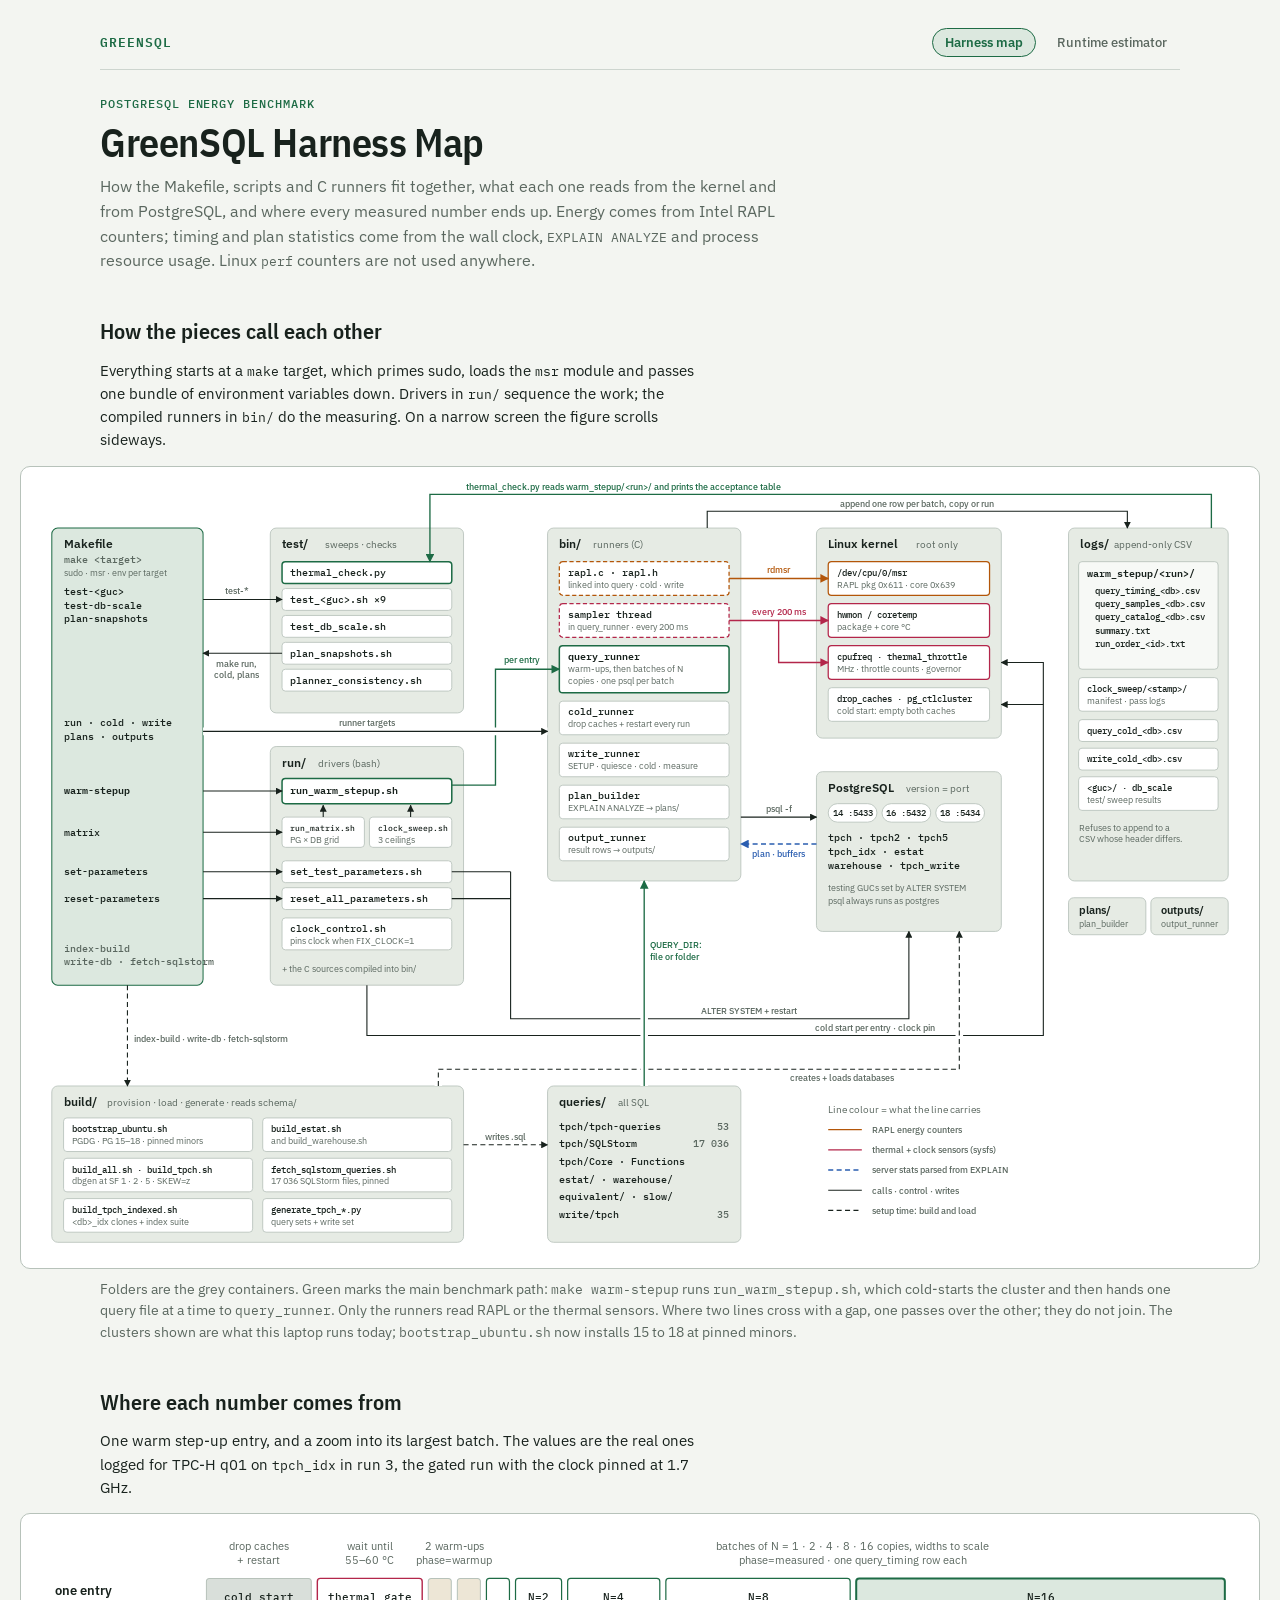
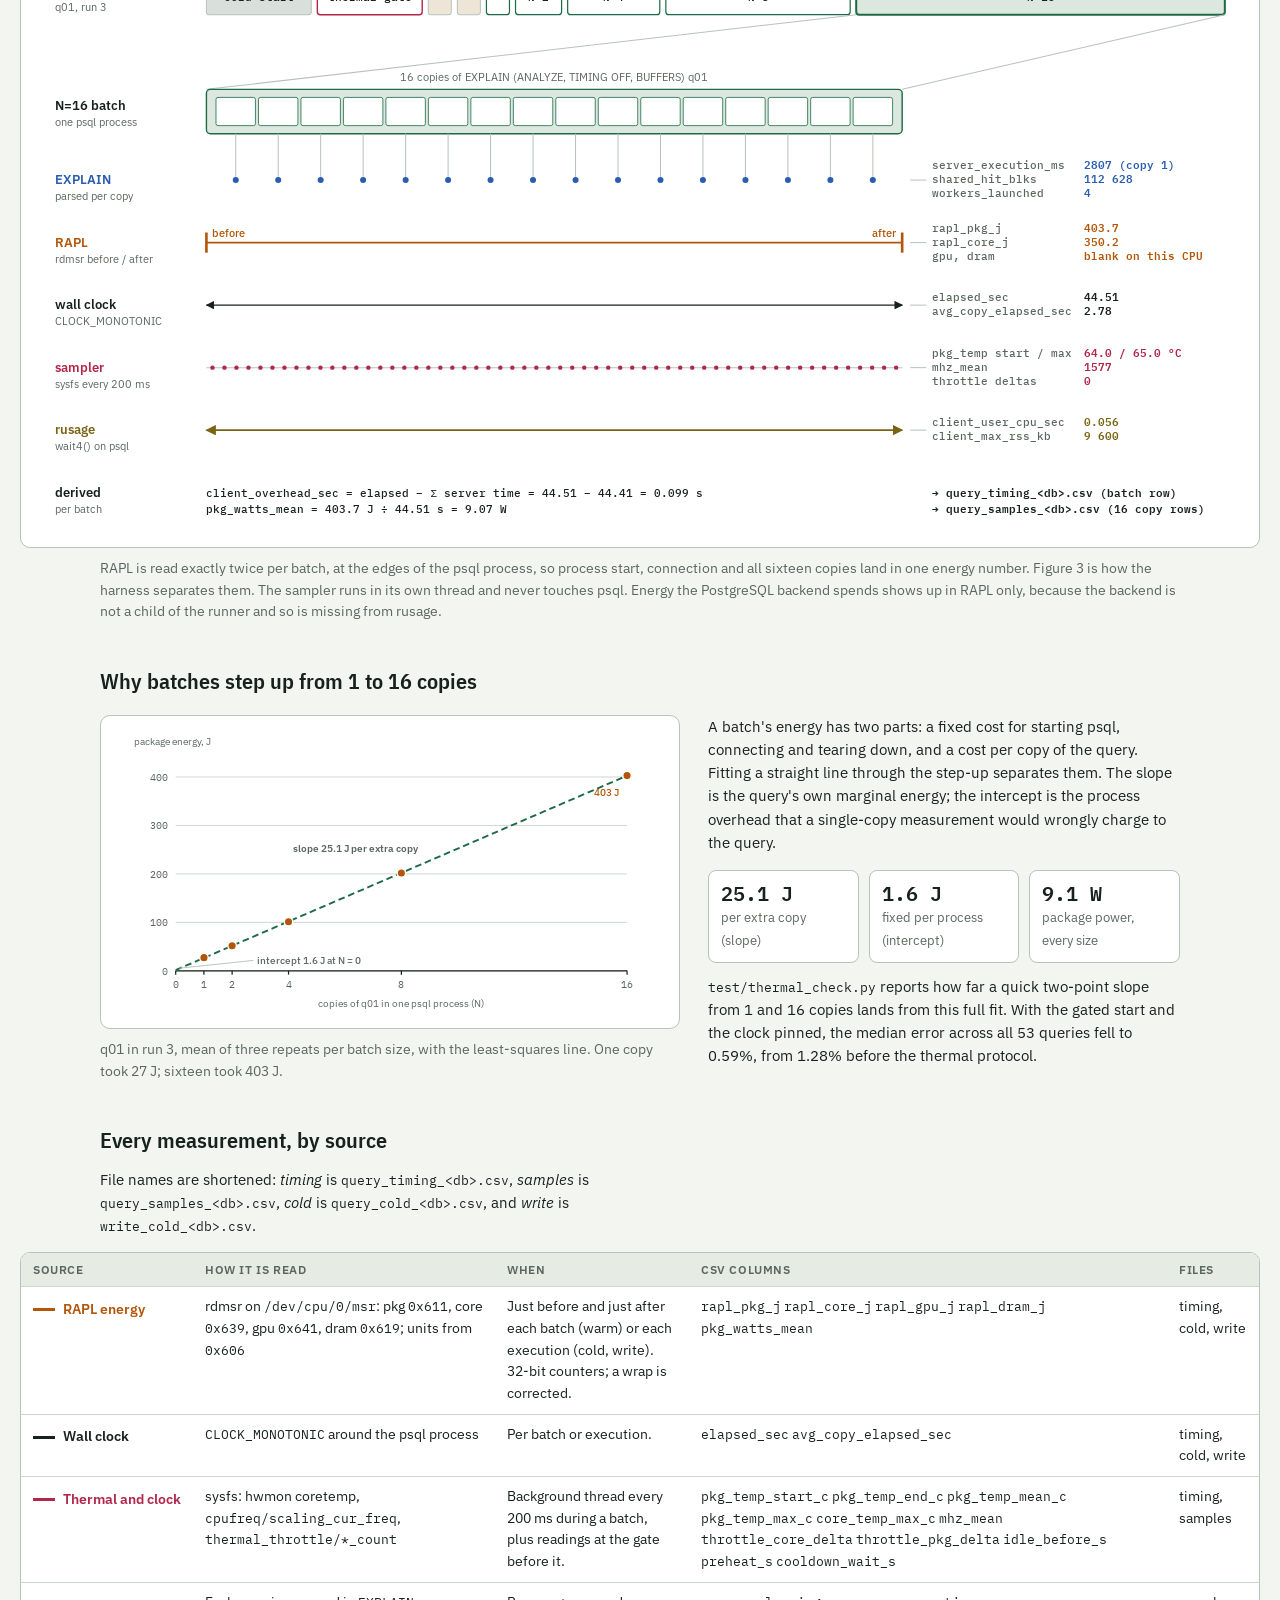
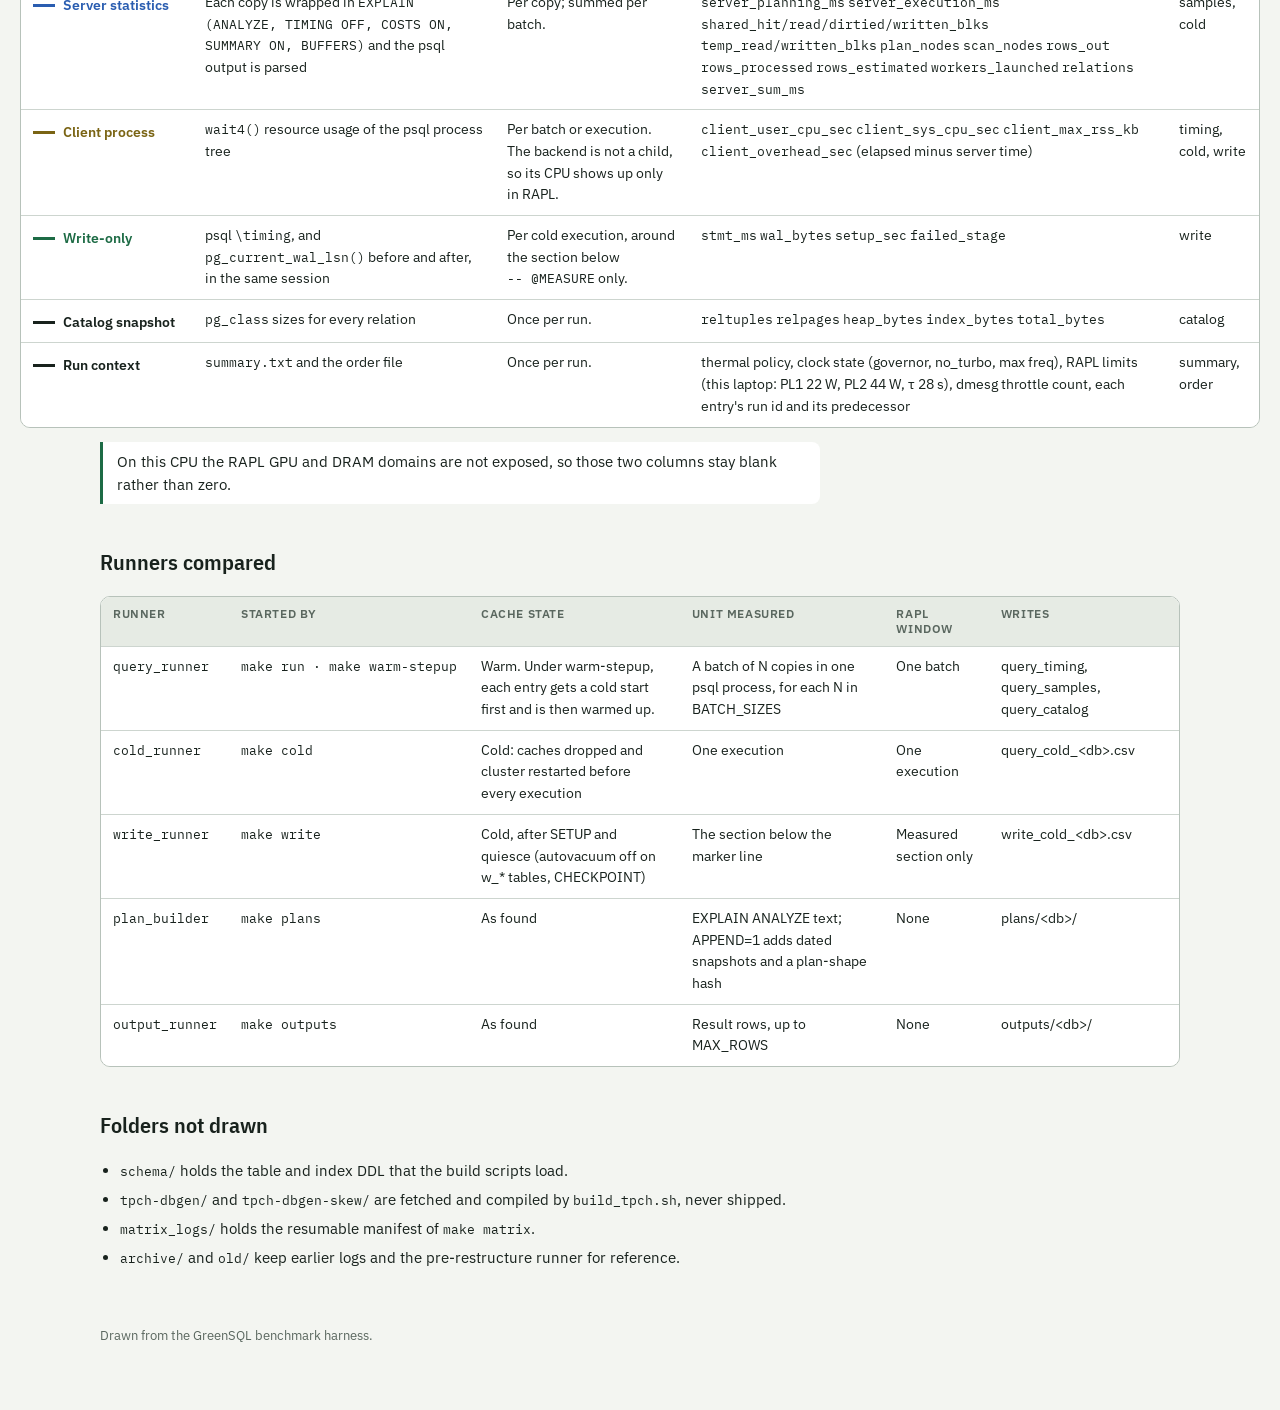
==== index.html @ b6725527 "init pages" ====
<!doctype html>
<html lang="en">
<head>
<meta charset="utf-8">
<meta name="viewport" content="width=device-width,initial-scale=1,viewport-fit=cover">
<title>GreenSQL Harness Map</title>
<meta name="description" content="How the GreenSQL PostgreSQL energy benchmark fits together: Makefile targets, shell drivers and C runners, what each reads from the kernel and from PostgreSQL, and where every measured number ends up.">
<meta name="color-scheme" content="light dark">
<meta property="og:type" content="website">
<meta property="og:site_name" content="GreenSQL">
<meta property="og:title" content="GreenSQL Harness Map">
<meta property="og:description" content="How the GreenSQL PostgreSQL energy benchmark fits together: Makefile targets, shell drivers and C runners, what each reads from the kernel and from PostgreSQL, and where every measured number ends up.">
<meta property="og:url" content="https://greensql-ruc.github.io/">
<meta name="twitter:card" content="summary">
<link rel="canonical" href="https://greensql-ruc.github.io/">
<link rel="icon" href="data:image/svg+xml,%3Csvg xmlns='http://www.w3.org/2000/svg' viewBox='0 0 16 16'%3E%3Crect width='16' height='16' rx='3' fill='%231D6B45'/%3E%3Cpath d='M4 11.5V4.5h1.6l2.4 4.2 2.4-4.2H12v7h-1.5V7.2L8.4 10.8h-.8L5.5 7.2v4.3z' fill='%23fff'/%3E%3C/svg%3E">
<link rel="preconnect" href="https://fonts.googleapis.com">
<link rel="preconnect" href="https://fonts.gstatic.com" crossorigin>
<link rel="stylesheet" href="https://fonts.googleapis.com/css2?family=IBM+Plex+Mono:wght@400;500;600&family=IBM+Plex+Sans+Condensed:wght@600&family=IBM+Plex+Sans:wght@400;500;600&display=swap">
<link rel="stylesheet" href="assets/site.css">
<style>
figure{margin:0;display:grid;gap:10px}
.scroll{overflow-x:auto;border:1px solid var(--line);border-radius:10px;background:var(--panel);padding:14px}
.fig-svg{display:block;width:100%;height:auto}
.fig-map{min-width:1120px}
.fig-batch{min-width:900px}
.fig-slope{max-width:580px}
.intro{display:grid;gap:8px}
section > .wide{width:100%}
figcaption{color:var(--muted);font-size:14px;max-width:80ch}
.two{display:grid;grid-template-columns:minmax(0,580px) minmax(0,1fr);gap:28px;align-items:start}
@media (max-width:860px){.two{grid-template-columns:1fr}}
.stats{display:grid;grid-template-columns:repeat(auto-fit,minmax(150px,1fr));gap:10px;margin-top:4px}
.stat{border:1px solid var(--line);border-radius:8px;padding:10px 12px;background:var(--panel)}
.stat b{display:block;font:600 20px/1.2 "IBM Plex Mono",monospace;font-variant-numeric:tabular-nums}
.stat span{color:var(--muted);font-size:13px}
table{border-collapse:collapse;width:100%;font-size:14px;background:var(--panel)}
.tbl{overflow-x:auto;border:1px solid var(--line);border-radius:10px}
th,td{text-align:left;vertical-align:top;padding:9px 12px;border-bottom:1px solid var(--faint)}
th{font:600 12px/1.3 "IBM Plex Sans",sans-serif;letter-spacing:.05em;text-transform:uppercase;color:var(--muted);background:var(--folder)}
tr:last-child td{border-bottom:0}
td code{font-size:12.5px;white-space:nowrap}
td code.wrapok{white-space:normal}
td .cols code{white-space:normal}
.src{display:inline-flex;align-items:center;gap:8px;font-weight:600;white-space:nowrap}
.sw{width:22px;height:0;border-top:3px solid currentColor;display:inline-block}
.c-energy{color:var(--energy)} .c-thermal{color:var(--thermal)} .c-server{color:var(--server)}
.c-client{color:var(--client)} .c-ink{color:var(--ink)} .c-accent{color:var(--accent)}
ul.plain{margin:0;padding-left:20px;display:grid;gap:6px;max-width:80ch}
.note{border-left:3px solid var(--accent);padding:8px 14px;background:var(--panel);border-radius:0 8px 8px 0;max-width:80ch}

/* ---- SVG ---- */
.fig-svg text{fill:var(--ink)}
.folder{fill:var(--folder);stroke:var(--line);stroke-width:1}
.entry{fill:var(--entry);stroke:var(--accent);stroke-width:1.2}
.sub{fill:var(--sub);stroke:var(--line)}
.item{fill:var(--panel);stroke:var(--line);stroke-width:1}
.item-accent{fill:var(--panel);stroke:var(--accent);stroke-width:1.8}
.item-energy{fill:var(--panel);stroke:var(--energy);stroke-width:1.5;stroke-dasharray:5 3}
.item-thermal{fill:var(--panel);stroke:var(--thermal);stroke-width:1.5;stroke-dasharray:5 3}
.item-energy-solid{fill:var(--panel);stroke:var(--energy);stroke-width:1.5}
.item-thermal-solid{fill:var(--panel);stroke:var(--thermal);stroke-width:1.5}
.pill{fill:var(--panel);stroke:var(--line)}
.t-h{font:600 14px "IBM Plex Sans",sans-serif}
.t-h13{font:600 13px "IBM Plex Sans",sans-serif}
.fig-svg .t-hs{font:400 11.5px "IBM Plex Sans",sans-serif;fill:var(--muted)}
.t-m{font:500 11.5px "IBM Plex Mono",ui-monospace,monospace}
.t-m10{font:500 10.5px "IBM Plex Mono",ui-monospace,monospace}
.t-m9{font:500 9.5px "IBM Plex Mono",ui-monospace,monospace}
.fig-svg .t-s{font:400 10.5px "IBM Plex Sans",sans-serif;fill:var(--muted)}
.fig-svg .t-l{font:500 11px "IBM Plex Sans",sans-serif;fill:var(--muted)}
.fig-svg .t-tick{font:400 11px "IBM Plex Mono",monospace;fill:var(--muted)}
.fig-svg .t-muted{fill:var(--muted)}
.fig-svg .t-strong{font-weight:600}
.fig-svg .t-accent{fill:var(--accent)} .fig-svg .t-energy{fill:var(--energy)} .fig-svg .t-thermal{fill:var(--thermal)}
.fig-svg .t-server{fill:var(--server)} .fig-svg .t-client{fill:var(--client)} .fig-svg .t-ink{fill:var(--ink)}
.ln{fill:none;stroke:var(--ink);stroke-width:1.3}
.ln.accent{stroke:var(--accent);stroke-width:1.6}
.ln.energy{stroke:var(--energy);stroke-width:1.6}
.ln.thermal{stroke:var(--thermal);stroke-width:1.6}
.ln.server{stroke:var(--server);stroke-width:1.6}
.ln.client{stroke:var(--client);stroke-width:1.6}
.ln.dash{stroke-dasharray:6 4}
.ln.faint{stroke:var(--line);stroke-width:1}
.ln.thick{stroke-width:2.6}
.halo{fill:none;stroke:var(--panel);stroke-width:9}
.mk-ink{fill:var(--ink)} .mk-energy{fill:var(--energy)} .mk-thermal{fill:var(--thermal)}
.mk-server{fill:var(--server)} .mk-client{fill:var(--client)} .mk-accent{fill:var(--accent)}
.seg-ctl{fill:var(--seg-ctl);stroke:var(--line)}
.seg-thermal{fill:var(--panel);stroke:var(--thermal);stroke-width:1.4}
.seg-warm{fill:var(--seg-warm);stroke:var(--line)}
.seg-batch{fill:var(--panel);stroke:var(--accent);stroke-width:1.2}
.seg-batch16{fill:var(--entry);stroke:var(--accent);stroke-width:2}
.zoom{fill:var(--entry);stroke:var(--accent);stroke-width:1.4}
.copy{fill:var(--panel);stroke:var(--accent);stroke-width:.8}
.dot-thermal{fill:var(--thermal)} .dot-server{fill:var(--server)}
.grid{stroke:var(--faint);stroke-width:1}
.fit{stroke:var(--accent);stroke-width:2;stroke-dasharray:7 4;fill:none}
.pt{fill:var(--energy);stroke:var(--panel);stroke-width:1.5}
</style>
</head>
<body>

<nav class="sitenav" aria-label="Site sections">
  <span class="brand">GreenSQL</span>
  <a href="./" aria-current="page">Harness map</a>
  <a href="estimator.html">Runtime estimator</a>
</nav>

<header class="wrap">
  <div class="eyebrow">PostgreSQL energy benchmark</div>
  <h1>GreenSQL Harness Map</h1>
  <p class="lede">How the Makefile, scripts and C runners fit together, what each one reads from the kernel and from PostgreSQL, and where every measured number ends up. Energy comes from Intel RAPL counters; timing and plan statistics come from the wall clock, <code>EXPLAIN ANALYZE</code> and process resource usage. Linux <code>perf</code> counters are not used anywhere.</p>
</header>

<section>
  <div class="wrap intro">
    <h2>How the pieces call each other</h2>
    <p>Everything starts at a <code>make</code> target, which primes sudo, loads the <code>msr</code> module and passes one bundle of environment variables down. Drivers in <code>run/</code> sequence the work; the compiled runners in <code>bin/</code> do the measuring. On a narrow screen the figure scrolls sideways.</p>
  </div>
  <figure class="wide">
    <div class="scroll"><svg viewBox="0 0 1440 920" role="img" aria-label="System map of the GreenSQL harness: the Makefile drives test scripts, run drivers and C runners; runners read RAPL energy and sysfs thermal sensors from the kernel, run SQL through psql on the PostgreSQL clusters, and append CSV rows under logs, which thermal_check.py reads back." class="fig-svg fig-map">
<defs>
  <marker id="a-ink" viewBox="0 0 10 10" refX="9" refY="5" markerWidth="6.5" markerHeight="6.5" orient="auto-start-reverse"><path d="M0,0 L10,5 L0,10 z" class="mk-ink"/></marker>
  <marker id="a-energy" viewBox="0 0 10 10" refX="9" refY="5" markerWidth="6.5" markerHeight="6.5" orient="auto-start-reverse"><path d="M0,0 L10,5 L0,10 z" class="mk-energy"/></marker>
  <marker id="a-thermal" viewBox="0 0 10 10" refX="9" refY="5" markerWidth="6.5" markerHeight="6.5" orient="auto-start-reverse"><path d="M0,0 L10,5 L0,10 z" class="mk-thermal"/></marker>
  <marker id="a-server" viewBox="0 0 10 10" refX="9" refY="5" markerWidth="6.5" markerHeight="6.5" orient="auto-start-reverse"><path d="M0,0 L10,5 L0,10 z" class="mk-server"/></marker>
  <marker id="a-client" viewBox="0 0 10 10" refX="9" refY="5" markerWidth="6.5" markerHeight="6.5" orient="auto-start-reverse"><path d="M0,0 L10,5 L0,10 z" class="mk-client"/></marker>
  <marker id="a-accent" viewBox="0 0 10 10" refX="9" refY="5" markerWidth="6.5" markerHeight="6.5" orient="auto-start-reverse"><path d="M0,0 L10,5 L0,10 z" class="mk-accent"/></marker>
</defs>

<rect x="20" y="56" width="180" height="544" rx="7" class="entry"/>
<text x="34" y="80" class="t-h">Makefile</text>
<text x="34" y="97" class="t-m t-muted">make &lt;target&gt;</text>
<text x="34" y="113" class="t-s">sudo · msr · env per target</text>
<text x="34" y="136" class="t-m">test-&lt;guc&gt;</text>
<text x="34" y="152" class="t-m">test-db-scale</text>
<text x="34" y="168" class="t-m">plan-snapshots</text>
<text x="34" y="292" class="t-m">run · cold · write</text>
<text x="34" y="308" class="t-m">plans · outputs</text>
<text x="34" y="373" class="t-m t-strong">warm-stepup</text>
<text x="34" y="422" class="t-m">matrix</text>
<text x="34" y="469" class="t-m">set-parameters</text>
<text x="34" y="501" class="t-m">reset-parameters</text>
<text x="34" y="560" class="t-m t-muted">index-build</text>
<text x="34" y="576" class="t-m t-muted">write-db · fetch-sqlstorm</text>
<rect x="280" y="56" width="230" height="220" rx="7" class="folder"/>
<text x="294" y="80" class="t-h">test/</text>
<text x="345.0" y="80" class="t-hs">sweeps · checks</text>
<rect x="294" y="96" width="202" height="26" rx="4" class="item-accent"/>
<text x="304" y="113.0" class="t-m">thermal_check.py</text>
<rect x="294" y="128" width="202" height="26" rx="4" class="item"/>
<text x="304" y="145.0" class="t-m">test_&lt;guc&gt;.sh  ×9</text>
<rect x="294" y="160" width="202" height="26" rx="4" class="item"/>
<text x="304" y="177.0" class="t-m">test_db_scale.sh</text>
<rect x="294" y="192" width="202" height="26" rx="4" class="item"/>
<text x="304" y="209.0" class="t-m">plan_snapshots.sh</text>
<rect x="294" y="224" width="202" height="26" rx="4" class="item"/>
<text x="304" y="241.0" class="t-m">planner_consistency.sh</text>
<rect x="280" y="316" width="230" height="284" rx="7" class="folder"/>
<text x="294" y="340" class="t-h">run/</text>
<text x="336.4" y="340" class="t-hs">drivers (bash)</text>
<rect x="294" y="354" width="202" height="30" rx="4" class="item-accent"/>
<text x="304" y="373.0" class="t-m t-strong">run_warm_stepup.sh</text>
<rect x="294" y="400" width="98" height="36" rx="4" class="item"/>
<text x="304" y="417" class="t-m9">run_matrix.sh</text>
<text x="304" y="431" class="t-s">PG × DB grid</text>
<rect x="398" y="400" width="98" height="36" rx="4" class="item"/>
<text x="408" y="417" class="t-m9">clock_sweep.sh</text>
<text x="408" y="431" class="t-s">3 ceilings</text>
<path d="M343,400 L343,386" class="ln" marker-end="url(#a-ink)"/>
<path d="M447,400 L447,386" class="ln" marker-end="url(#a-ink)"/>
<rect x="294" y="452" width="202" height="26" rx="4" class="item"/>
<text x="304" y="469.0" class="t-m">set_test_parameters.sh</text>
<rect x="294" y="484" width="202" height="26" rx="4" class="item"/>
<text x="304" y="501.0" class="t-m">reset_all_parameters.sh</text>
<rect x="294" y="520" width="202" height="38" rx="4" class="item"/>
<text x="304" y="537" class="t-m">clock_control.sh</text>
<text x="304" y="551" class="t-s">pins clock when FIX_CLOCK=1</text>
<text x="294" y="584" class="t-s">+ the C sources compiled into bin/</text>
<rect x="610" y="56" width="230" height="420" rx="7" class="folder"/>
<text x="624" y="80" class="t-h">bin/</text>
<text x="664" y="80" class="t-hs">runners (C)</text>
<rect x="624" y="96" width="202" height="40" rx="4" class="item-energy"/>
<text x="634" y="113" class="t-m">rapl.c · rapl.h</text>
<text x="634" y="127" class="t-s">linked into query · cold · write</text>
<rect x="624" y="146" width="202" height="40" rx="4" class="item-thermal"/>
<text x="634" y="163" class="t-m">sampler thread</text>
<text x="634" y="177" class="t-s">in query_runner · every 200 ms</text>
<rect x="624" y="196" width="202" height="56" rx="4" class="item-accent"/>
<text x="634" y="213" class="t-m t-strong">query_runner</text>
<text x="634" y="227" class="t-s">warm-ups, then batches of N</text>
<text x="634" y="241" class="t-s">copies · one psql per batch</text>
<rect x="624" y="262" width="202" height="40" rx="4" class="item"/>
<text x="634" y="279" class="t-m">cold_runner</text>
<text x="634" y="293" class="t-s">drop caches + restart every run</text>
<rect x="624" y="312" width="202" height="40" rx="4" class="item"/>
<text x="634" y="329" class="t-m">write_runner</text>
<text x="634" y="343" class="t-s">SETUP · quiesce · cold · measure</text>
<rect x="624" y="362" width="202" height="40" rx="4" class="item"/>
<text x="634" y="379" class="t-m">plan_builder</text>
<text x="634" y="393" class="t-s">EXPLAIN ANALYZE → plans/</text>
<rect x="624" y="412" width="202" height="40" rx="4" class="item"/>
<text x="634" y="429" class="t-m">output_runner</text>
<text x="634" y="443" class="t-s">result rows → outputs/</text>
<rect x="930" y="56" width="220" height="250" rx="7" class="folder"/>
<text x="944" y="80" class="t-h">Linux kernel</text>
<text x="1048" y="80" class="t-hs">root only</text>
<rect x="944" y="96" width="192" height="40" rx="4" class="item-energy-solid"/>
<text x="954" y="113" class="t-m10">/dev/cpu/0/msr</text>
<text x="954" y="127" class="t-s">RAPL pkg 0x611 · core 0x639</text>
<rect x="944" y="146" width="192" height="40" rx="4" class="item-thermal-solid"/>
<text x="954" y="163" class="t-m10">hwmon / coretemp</text>
<text x="954" y="177" class="t-s">package + core °C</text>
<rect x="944" y="196" width="192" height="40" rx="4" class="item-thermal-solid"/>
<text x="954" y="213" class="t-m10">cpufreq · thermal_throttle</text>
<text x="954" y="227" class="t-s">MHz · throttle counts · governor</text>
<rect x="944" y="246" width="192" height="40" rx="4" class="item"/>
<text x="954" y="263" class="t-m10">drop_caches · pg_ctlcluster</text>
<text x="954" y="277" class="t-s">cold start: empty both caches</text>
<rect x="930" y="346" width="220" height="190" rx="7" class="folder"/>
<text x="944" y="370" class="t-h">PostgreSQL</text>
<text x="1036" y="370" class="t-hs">version = port</text>
<rect x="944" y="384" width="58" height="22" rx="11" class="pill"/>
<text x="973" y="399" class="t-m10" text-anchor="middle">14 :5433</text>
<rect x="1008" y="384" width="58" height="22" rx="11" class="pill"/>
<text x="1037" y="399" class="t-m10" text-anchor="middle">16 :5432</text>
<rect x="1072" y="384" width="58" height="22" rx="11" class="pill"/>
<text x="1101" y="399" class="t-m10" text-anchor="middle">18 :5434</text>
<text x="944" y="428" class="t-m">tpch · tpch2 · tpch5</text>
<text x="944" y="445" class="t-m">tpch_idx · estat</text>
<text x="944" y="462" class="t-m">warehouse · tpch_write</text>
<text x="944" y="488" class="t-s">testing GUCs set by ALTER SYSTEM</text>
<text x="944" y="504" class="t-s">psql always runs as postgres</text>
<rect x="1230" y="56" width="190" height="420" rx="7" class="folder"/>
<text x="1244" y="80" class="t-h">logs/</text>
<text x="1284" y="80" class="t-hs">append-only CSV</text>
<rect x="1242" y="96" width="166" height="128" rx="4" class="sub"/>
<text x="1252" y="114" class="t-m t-strong">warm_stepup/&lt;run&gt;/</text>
<text x="1262" y="134" class="t-m10">query_timing_&lt;db&gt;.csv</text>
<text x="1262" y="150" class="t-m10">query_samples_&lt;db&gt;.csv</text>
<text x="1262" y="166" class="t-m10">query_catalog_&lt;db&gt;.csv</text>
<text x="1262" y="182" class="t-m10">summary.txt</text>
<text x="1262" y="198" class="t-m10">run_order_&lt;id&gt;.txt</text>
<rect x="1242" y="234" width="166" height="40" rx="4" class="item"/>
<text x="1252" y="251" class="t-m10">clock_sweep/&lt;stamp&gt;/</text>
<text x="1252" y="265" class="t-s">manifest · pass logs</text>
<rect x="1242" y="284" width="166" height="26" rx="4" class="item"/>
<text x="1252" y="301.0" class="t-m10">query_cold_&lt;db&gt;.csv</text>
<rect x="1242" y="318" width="166" height="26" rx="4" class="item"/>
<text x="1252" y="335.0" class="t-m10">write_cold_&lt;db&gt;.csv</text>
<rect x="1242" y="352" width="166" height="40" rx="4" class="item"/>
<text x="1252" y="369" class="t-m10">&lt;guc&gt;/ · db_scale</text>
<text x="1252" y="383" class="t-s">test/ sweep results</text>
<text x="1242" y="416" class="t-s">Refuses to append to a</text>
<text x="1242" y="430" class="t-s">CSV whose header differs.</text>
<rect x="1230" y="496" width="92" height="44" rx="6" class="folder"/>
<text x="1242" y="515" class="t-h13">plans/</text>
<text x="1242" y="531" class="t-s">plan_builder</text>
<rect x="1328" y="496" width="92" height="44" rx="6" class="folder"/>
<text x="1340" y="515" class="t-h13">outputs/</text>
<text x="1340" y="531" class="t-s">output_runner</text>
<rect x="20" y="720" width="490" height="186" rx="7" class="folder"/>
<text x="34" y="744" class="t-h">build/</text>
<text x="86" y="744" class="t-hs">provision · load · generate · reads schema/</text>
<rect x="34" y="758" width="225" height="40" rx="4" class="item"/>
<text x="44" y="775" class="t-m10">bootstrap_ubuntu.sh</text>
<text x="44" y="789" class="t-s">PGDG · PG 15–18 · pinned minors</text>
<rect x="34" y="806" width="225" height="40" rx="4" class="item"/>
<text x="44" y="823" class="t-m10">build_all.sh · build_tpch.sh</text>
<text x="44" y="837" class="t-s">dbgen at SF 1 · 2 · 5 · SKEW=z</text>
<rect x="34" y="854" width="225" height="40" rx="4" class="item"/>
<text x="44" y="871" class="t-m10">build_tpch_indexed.sh</text>
<text x="44" y="885" class="t-s">&lt;db&gt;_idx clones + index suite</text>
<rect x="271" y="758" width="225" height="40" rx="4" class="item"/>
<text x="281" y="775" class="t-m10">build_estat.sh</text>
<text x="281" y="789" class="t-s">and build_warehouse.sh</text>
<rect x="271" y="806" width="225" height="40" rx="4" class="item"/>
<text x="281" y="823" class="t-m10">fetch_sqlstorm_queries.sh</text>
<text x="281" y="837" class="t-s">17 036 SQLStorm files, pinned</text>
<rect x="271" y="854" width="225" height="40" rx="4" class="item"/>
<text x="281" y="871" class="t-m10">generate_tpch_*.py</text>
<text x="281" y="885" class="t-s">query sets + write set</text>
<rect x="610" y="720" width="230" height="186" rx="7" class="folder"/>
<text x="624" y="744" class="t-h">queries/</text>
<text x="694" y="744" class="t-hs">all SQL</text>
<text x="624" y="772" class="t-m">tpch/tpch-queries</text>
<text x="826" y="772" class="t-m t-muted" text-anchor="end">53</text>
<text x="624" y="793" class="t-m">tpch/SQLStorm</text>
<text x="826" y="793" class="t-m t-muted" text-anchor="end">17 036</text>
<text x="624" y="814" class="t-m">tpch/Core · Functions</text>
<text x="624" y="835" class="t-m">estat/ · warehouse/</text>
<text x="624" y="856" class="t-m">equivalent/ · slow/</text>
<text x="624" y="877" class="t-m">write/tpch</text>
<text x="826" y="877" class="t-m t-muted" text-anchor="end">35</text>
<text x="944" y="752" class="t-hs">Line colour = what the line carries</text>
<path d="M944,772 L984,772" class="ln energy"/>
<text x="996" y="776" class="t-l">RAPL energy counters</text>
<path d="M944,796 L984,796" class="ln thermal"/>
<text x="996" y="800" class="t-l">thermal + clock sensors (sysfs)</text>
<path d="M944,820 L984,820" class="ln server dash"/>
<text x="996" y="824" class="t-l">server stats parsed from EXPLAIN</text>
<path d="M944,844 L984,844" class="ln"/>
<text x="996" y="848" class="t-l">calls · control · writes</text>
<path d="M944,868 L984,868" class="ln dash"/>
<text x="996" y="872" class="t-l">setup time: build and load</text>
<path d="M200,141 L294,141" class="ln" marker-end="url(#a-ink)"/>
<text x="240" y="135" class="t-l" text-anchor="middle">test-*</text>
<path d="M294,205 L200,205" class="ln" marker-end="url(#a-ink)"/>
<text x="240" y="221" class="t-l" text-anchor="middle">make run,</text>
<text x="240" y="234" class="t-l" text-anchor="middle">cold, plans</text>
<path d="M200,369 L294,369" class="ln" marker-end="url(#a-ink)"/>
<path d="M200,418 L294,418" class="ln" marker-end="url(#a-ink)"/>
<path d="M200,465 L294,465" class="ln" marker-end="url(#a-ink)"/>
<path d="M200,497 L294,497" class="ln" marker-end="url(#a-ink)"/>
<path d="M496,362 L548,362 L548,224 L624,224" class="ln accent" marker-end="url(#a-accent)"/>
<text x="580" y="217" class="t-l t-accent" text-anchor="middle">per entry</text>
<path d="M200,298 L610,298" class="halo"/>
<path d="M200,298 L610,298" class="ln" marker-end="url(#a-ink)"/>
<text x="395" y="292" class="t-l" text-anchor="middle">runner targets</text>
<path d="M826,116 L944,116" class="ln energy" marker-end="url(#a-energy)"/>
<text x="885" y="110" class="t-l t-energy" text-anchor="middle">rdmsr</text>
<path d="M826,166 L944,166" class="ln thermal" marker-end="url(#a-thermal)"/>
<path d="M885,166 L885,216 L944,216" class="ln thermal" marker-end="url(#a-thermal)"/>
<text x="885" y="160" class="t-l t-thermal" text-anchor="middle">every 200 ms</text>
<path d="M840,400 L930,400" class="ln" marker-end="url(#a-ink)"/>
<text x="885" y="394" class="t-l" text-anchor="middle">psql -f</text>
<path d="M930,432 L840,432" class="ln server dash" marker-end="url(#a-server)"/>
<text x="885" y="448" class="t-l t-server" text-anchor="middle">plan · buffers</text>
<path d="M800,56 L800,36 L1300,36 L1300,56" class="ln" marker-end="url(#a-ink)"/>
<text x="1050" y="31" class="t-l" text-anchor="middle">append one row per batch, copy or run</text>
<path d="M1400,56 L1400,16 L470,16 L470,96" class="ln accent" marker-end="url(#a-accent)"/>
<text x="700" y="11" class="t-l t-accent" text-anchor="middle">thermal_check.py reads warm_stepup/&lt;run&gt;/ and prints the acceptance table</text>
<path d="M496,465 L566,465" class="ln"/>
<path d="M496,497 L566,497" class="ln"/>
<path d="M566,465 L566,640 L1040,640 L1040,536" class="ln" marker-end="url(#a-ink)"/>
<text x="850" y="634" class="t-l" text-anchor="middle">ALTER SYSTEM + restart</text>
<path d="M395,600 L395,660 L1200,660 L1200,216 L1150,216" class="ln" marker-end="url(#a-ink)"/>
<path d="M1200,266 L1150,266" class="ln" marker-end="url(#a-ink)"/>
<text x="1000" y="654" class="t-l" text-anchor="middle">cold start per entry · clock pin</text>
<path d="M110,600 L110,720" class="ln dash" marker-end="url(#a-ink)"/>
<text x="118" y="668" class="t-l">index-build · write-db · fetch-sqlstorm</text>
<path d="M510,790 L610,790" class="ln dash" marker-end="url(#a-ink)"/>
<text x="560" y="784" class="t-l" text-anchor="middle">writes .sql</text>
<path d="M480,720 L480,700 L1100,700 L1100,536" class="halo"/>
<path d="M480,720 L480,700 L1100,700 L1100,536" class="ln dash" marker-end="url(#a-ink)"/>
<text x="960" y="714" class="t-l" text-anchor="middle">creates + loads databases</text>
<path d="M725,720 L725,476" class="halo"/>
<path d="M725,720 L725,476" class="ln accent" marker-end="url(#a-accent)"/>
<text x="732" y="556" class="t-l t-accent">QUERY_DIR:</text>
<text x="732" y="570" class="t-l t-accent">file or folder</text></svg></div>
    <figcaption class="wrap">Folders are the grey containers. Green marks the main benchmark path: <code>make warm-stepup</code> runs <code>run_warm_stepup.sh</code>, which cold-starts the cluster and then hands one query file at a time to <code>query_runner</code>. Only the runners read RAPL or the thermal sensors. Where two lines cross with a gap, one passes over the other; they do not join. The clusters shown are what this laptop runs today; <code>bootstrap_ubuntu.sh</code> now installs 15 to 18 at pinned minors.</figcaption>
  </figure>
</section>

<section>
  <div class="wrap intro">
    <h2>Where each number comes from</h2>
    <p>One warm step-up entry, and a zoom into its largest batch. The values are the real ones logged for TPC-H q01 on <code>tpch_idx</code> in run 3, the gated run with the clock pinned at 1.7 GHz.</p>
  </div>
  <figure class="wide">
    <div class="scroll"><svg viewBox="0 0 1200 600" role="img" aria-label="Timeline of one warm step-up entry (cold start, thermal gate, two warm-ups, batches of 1 to 16 copies) and a zoom into the 16-copy batch showing when RAPL, the wall clock, the 200 ms sensor sampler, per-copy EXPLAIN parsing and rusage are read, with the values logged for q01 in run 3." class="fig-svg fig-batch">
<defs>
  <marker id="a-ink" viewBox="0 0 10 10" refX="9" refY="5" markerWidth="6.5" markerHeight="6.5" orient="auto-start-reverse"><path d="M0,0 L10,5 L0,10 z" class="mk-ink"/></marker>
  <marker id="a-energy" viewBox="0 0 10 10" refX="9" refY="5" markerWidth="6.5" markerHeight="6.5" orient="auto-start-reverse"><path d="M0,0 L10,5 L0,10 z" class="mk-energy"/></marker>
  <marker id="a-thermal" viewBox="0 0 10 10" refX="9" refY="5" markerWidth="6.5" markerHeight="6.5" orient="auto-start-reverse"><path d="M0,0 L10,5 L0,10 z" class="mk-thermal"/></marker>
  <marker id="a-server" viewBox="0 0 10 10" refX="9" refY="5" markerWidth="6.5" markerHeight="6.5" orient="auto-start-reverse"><path d="M0,0 L10,5 L0,10 z" class="mk-server"/></marker>
  <marker id="a-client" viewBox="0 0 10 10" refX="9" refY="5" markerWidth="6.5" markerHeight="6.5" orient="auto-start-reverse"><path d="M0,0 L10,5 L0,10 z" class="mk-client"/></marker>
  <marker id="a-accent" viewBox="0 0 10 10" refX="9" refY="5" markerWidth="6.5" markerHeight="6.5" orient="auto-start-reverse"><path d="M0,0 L10,5 L0,10 z" class="mk-accent"/></marker>
</defs>

<text x="20" y="66" class="t-h13">one entry</text>
<text x="20" y="82" class="t-s">q01, run 3</text>
<rect x="170" y="50" width="104" height="36" rx="3" class="seg-ctl"/>
<text x="222.0" y="72" class="t-m10" text-anchor="middle">cold start</text>
<text x="222.0" y="22" class="t-s" text-anchor="middle">drop caches</text>
<text x="222.0" y="36" class="t-s" text-anchor="middle">+ restart</text>
<rect x="280" y="50" width="104" height="36" rx="3" class="seg-thermal"/>
<text x="332.0" y="72" class="t-m10" text-anchor="middle">thermal gate</text>
<text x="332.0" y="22" class="t-s" text-anchor="middle">wait until</text>
<text x="332.0" y="36" class="t-s" text-anchor="middle">55–60 °C</text>
<rect x="390" y="50" width="22.848484848484848" height="36" rx="3" class="seg-warm"/>
<rect x="418.8484848484849" y="50" width="22.848484848484848" height="36" rx="3" class="seg-warm"/>
<rect x="447.69696969696975" y="50" width="22.848484848484848" height="36" rx="3" class="seg-batch"/>
<rect x="476.5454545454546" y="50" width="45.696969696969695" height="36" rx="3" class="seg-batch"/>
<text x="499.3939393939395" y="72" class="t-m10" text-anchor="middle">N=2</text>
<rect x="528.2424242424244" y="50" width="91.39393939393939" height="36" rx="3" class="seg-batch"/>
<text x="573.9393939393941" y="72" class="t-m10" text-anchor="middle">N=4</text>
<rect x="625.6363636363637" y="50" width="182.78787878787878" height="36" rx="3" class="seg-batch"/>
<text x="717.0303030303031" y="72" class="t-m10" text-anchor="middle">N=8</text>
<rect x="814.4242424242425" y="50" width="365.57575757575756" height="36" rx="3" class="seg-batch16"/>
<text x="997.2121212121212" y="72" class="t-m10" text-anchor="middle">N=16</text>
<text x="415.8484848484849" y="22" class="t-s" text-anchor="middle">2 warm-ups</text>
<text x="415.8484848484849" y="36" class="t-s" text-anchor="middle">phase=warmup</text>
<text x="810.8484848484849" y="22" class="t-s" text-anchor="middle">batches of N = 1 · 2 · 4 · 8 · 16 copies, widths to scale</text>
<text x="810.8484848484849" y="36" class="t-s" text-anchor="middle">phase=measured · one query_timing row each</text>
<path d="M814.4242424242425,86 L170,160" class="ln faint"/>
<path d="M1180.0,86 L860,160" class="ln faint"/>
<rect x="170" y="160" width="690" height="44" rx="4" class="zoom"/>
<rect x="179.5" y="168" width="39.125" height="28" rx="2" class="copy"/>
<rect x="221.625" y="168" width="39.125" height="28" rx="2" class="copy"/>
<rect x="263.75" y="168" width="39.125" height="28" rx="2" class="copy"/>
<rect x="305.875" y="168" width="39.125" height="28" rx="2" class="copy"/>
<rect x="348.0" y="168" width="39.125" height="28" rx="2" class="copy"/>
<rect x="390.125" y="168" width="39.125" height="28" rx="2" class="copy"/>
<rect x="432.25" y="168" width="39.125" height="28" rx="2" class="copy"/>
<rect x="474.375" y="168" width="39.125" height="28" rx="2" class="copy"/>
<rect x="516.5" y="168" width="39.125" height="28" rx="2" class="copy"/>
<rect x="558.625" y="168" width="39.125" height="28" rx="2" class="copy"/>
<rect x="600.75" y="168" width="39.125" height="28" rx="2" class="copy"/>
<rect x="642.875" y="168" width="39.125" height="28" rx="2" class="copy"/>
<rect x="685.0" y="168" width="39.125" height="28" rx="2" class="copy"/>
<rect x="727.125" y="168" width="39.125" height="28" rx="2" class="copy"/>
<rect x="769.25" y="168" width="39.125" height="28" rx="2" class="copy"/>
<rect x="811.375" y="168" width="39.125" height="28" rx="2" class="copy"/>
<text x="20" y="180" class="t-h13">N=16 batch</text>
<text x="20" y="196" class="t-s">one psql process</text>
<text x="515.0" y="152" class="t-s" text-anchor="middle">16 copies of EXPLAIN (ANALYZE, TIMING OFF, BUFFERS) q01</text>
<text x="20" y="254" class="t-h13 t-server">EXPLAIN</text>
<text x="20" y="270" class="t-s">parsed per copy</text>
<path d="M199.0625,204 L199.0625,248" class="ln server faint"/>
<circle cx="199.1" cy="250" r="3" class="dot-server"/>
<path d="M241.1875,204 L241.1875,248" class="ln server faint"/>
<circle cx="241.2" cy="250" r="3" class="dot-server"/>
<path d="M283.3125,204 L283.3125,248" class="ln server faint"/>
<circle cx="283.3" cy="250" r="3" class="dot-server"/>
<path d="M325.4375,204 L325.4375,248" class="ln server faint"/>
<circle cx="325.4" cy="250" r="3" class="dot-server"/>
<path d="M367.5625,204 L367.5625,248" class="ln server faint"/>
<circle cx="367.6" cy="250" r="3" class="dot-server"/>
<path d="M409.6875,204 L409.6875,248" class="ln server faint"/>
<circle cx="409.7" cy="250" r="3" class="dot-server"/>
<path d="M451.8125,204 L451.8125,248" class="ln server faint"/>
<circle cx="451.8" cy="250" r="3" class="dot-server"/>
<path d="M493.9375,204 L493.9375,248" class="ln server faint"/>
<circle cx="493.9" cy="250" r="3" class="dot-server"/>
<path d="M536.0625,204 L536.0625,248" class="ln server faint"/>
<circle cx="536.1" cy="250" r="3" class="dot-server"/>
<path d="M578.1875,204 L578.1875,248" class="ln server faint"/>
<circle cx="578.2" cy="250" r="3" class="dot-server"/>
<path d="M620.3125,204 L620.3125,248" class="ln server faint"/>
<circle cx="620.3" cy="250" r="3" class="dot-server"/>
<path d="M662.4375,204 L662.4375,248" class="ln server faint"/>
<circle cx="662.4" cy="250" r="3" class="dot-server"/>
<path d="M704.5625,204 L704.5625,248" class="ln server faint"/>
<circle cx="704.6" cy="250" r="3" class="dot-server"/>
<path d="M746.6875,204 L746.6875,248" class="ln server faint"/>
<circle cx="746.7" cy="250" r="3" class="dot-server"/>
<path d="M788.8125,204 L788.8125,248" class="ln server faint"/>
<circle cx="788.8" cy="250" r="3" class="dot-server"/>
<path d="M830.9375,204 L830.9375,248" class="ln server faint"/>
<circle cx="830.9" cy="250" r="3" class="dot-server"/>
<path d="M868,250 L884,250" class="ln faint"/>
<text x="890" y="239" class="t-m10 t-muted">server_execution_ms</text>
<text x="1040" y="239" class="t-m10 t-strong t-server">2807  (copy 1)</text>
<text x="890" y="253" class="t-m10 t-muted">shared_hit_blks</text>
<text x="1040" y="253" class="t-m10 t-strong t-server">112 628</text>
<text x="890" y="267" class="t-m10 t-muted">workers_launched</text>
<text x="1040" y="267" class="t-m10 t-strong t-server">4</text>
<text x="20" y="316" class="t-h13 t-energy">RAPL</text>
<text x="20" y="332" class="t-s">rdmsr before / after</text>
<path d="M170,302 L170,322" class="ln energy thick"/>
<path d="M860,302 L860,322" class="ln energy thick"/>
<path d="M170,312 L860,312" class="ln energy"/>
<text x="176" y="306" class="t-l t-energy">before</text>
<text x="854" y="306" class="t-l t-energy" text-anchor="end">after</text>
<path d="M868,312 L884,312" class="ln faint"/>
<text x="890" y="301" class="t-m10 t-muted">rapl_pkg_j</text>
<text x="1040" y="301" class="t-m10 t-strong t-energy">403.7</text>
<text x="890" y="315" class="t-m10 t-muted">rapl_core_j</text>
<text x="1040" y="315" class="t-m10 t-strong t-energy">350.2</text>
<text x="890" y="329" class="t-m10 t-muted">gpu, dram</text>
<text x="1040" y="329" class="t-m10 t-strong t-energy">blank on this CPU</text>
<text x="20" y="378" class="t-h13 t-ink">wall clock</text>
<text x="20" y="394" class="t-s">CLOCK_MONOTONIC</text>
<path d="M170,374 L860,374" class="ln" marker-end="url(#a-ink)" marker-start="url(#a-ink)"/>
<path d="M868,374 L884,374" class="ln faint"/>
<text x="890" y="370" class="t-m10 t-muted">elapsed_sec</text>
<text x="1040" y="370" class="t-m10 t-strong t-ink">44.51</text>
<text x="890" y="384" class="t-m10 t-muted">avg_copy_elapsed_sec</text>
<text x="1040" y="384" class="t-m10 t-strong t-ink">2.78</text>
<text x="20" y="440" class="t-h13 t-thermal">sampler</text>
<text x="20" y="456" class="t-s">sysfs every 200 ms</text>
<path d="M170,436 L860,436" class="ln thermal faint"/>
<circle cx="176.0" cy="436" r="2.2" class="dot-thermal"/>
<circle cx="187.9" cy="436" r="2.2" class="dot-thermal"/>
<circle cx="199.8" cy="436" r="2.2" class="dot-thermal"/>
<circle cx="211.7" cy="436" r="2.2" class="dot-thermal"/>
<circle cx="223.6" cy="436" r="2.2" class="dot-thermal"/>
<circle cx="235.5" cy="436" r="2.2" class="dot-thermal"/>
<circle cx="247.4" cy="436" r="2.2" class="dot-thermal"/>
<circle cx="259.3" cy="436" r="2.2" class="dot-thermal"/>
<circle cx="271.2" cy="436" r="2.2" class="dot-thermal"/>
<circle cx="283.1" cy="436" r="2.2" class="dot-thermal"/>
<circle cx="294.9" cy="436" r="2.2" class="dot-thermal"/>
<circle cx="306.8" cy="436" r="2.2" class="dot-thermal"/>
<circle cx="318.7" cy="436" r="2.2" class="dot-thermal"/>
<circle cx="330.6" cy="436" r="2.2" class="dot-thermal"/>
<circle cx="342.5" cy="436" r="2.2" class="dot-thermal"/>
<circle cx="354.4" cy="436" r="2.2" class="dot-thermal"/>
<circle cx="366.3" cy="436" r="2.2" class="dot-thermal"/>
<circle cx="378.2" cy="436" r="2.2" class="dot-thermal"/>
<circle cx="390.1" cy="436" r="2.2" class="dot-thermal"/>
<circle cx="402.0" cy="436" r="2.2" class="dot-thermal"/>
<circle cx="413.9" cy="436" r="2.2" class="dot-thermal"/>
<circle cx="425.8" cy="436" r="2.2" class="dot-thermal"/>
<circle cx="437.7" cy="436" r="2.2" class="dot-thermal"/>
<circle cx="449.6" cy="436" r="2.2" class="dot-thermal"/>
<circle cx="461.5" cy="436" r="2.2" class="dot-thermal"/>
<circle cx="473.4" cy="436" r="2.2" class="dot-thermal"/>
<circle cx="485.3" cy="436" r="2.2" class="dot-thermal"/>
<circle cx="497.2" cy="436" r="2.2" class="dot-thermal"/>
<circle cx="509.1" cy="436" r="2.2" class="dot-thermal"/>
<circle cx="520.9" cy="436" r="2.2" class="dot-thermal"/>
<circle cx="532.8" cy="436" r="2.2" class="dot-thermal"/>
<circle cx="544.7" cy="436" r="2.2" class="dot-thermal"/>
<circle cx="556.6" cy="436" r="2.2" class="dot-thermal"/>
<circle cx="568.5" cy="436" r="2.2" class="dot-thermal"/>
<circle cx="580.4" cy="436" r="2.2" class="dot-thermal"/>
<circle cx="592.3" cy="436" r="2.2" class="dot-thermal"/>
<circle cx="604.2" cy="436" r="2.2" class="dot-thermal"/>
<circle cx="616.1" cy="436" r="2.2" class="dot-thermal"/>
<circle cx="628.0" cy="436" r="2.2" class="dot-thermal"/>
<circle cx="639.9" cy="436" r="2.2" class="dot-thermal"/>
<circle cx="651.8" cy="436" r="2.2" class="dot-thermal"/>
<circle cx="663.7" cy="436" r="2.2" class="dot-thermal"/>
<circle cx="675.6" cy="436" r="2.2" class="dot-thermal"/>
<circle cx="687.5" cy="436" r="2.2" class="dot-thermal"/>
<circle cx="699.4" cy="436" r="2.2" class="dot-thermal"/>
<circle cx="711.3" cy="436" r="2.2" class="dot-thermal"/>
<circle cx="723.2" cy="436" r="2.2" class="dot-thermal"/>
<circle cx="735.1" cy="436" r="2.2" class="dot-thermal"/>
<circle cx="746.9" cy="436" r="2.2" class="dot-thermal"/>
<circle cx="758.8" cy="436" r="2.2" class="dot-thermal"/>
<circle cx="770.7" cy="436" r="2.2" class="dot-thermal"/>
<circle cx="782.6" cy="436" r="2.2" class="dot-thermal"/>
<circle cx="794.5" cy="436" r="2.2" class="dot-thermal"/>
<circle cx="806.4" cy="436" r="2.2" class="dot-thermal"/>
<circle cx="818.3" cy="436" r="2.2" class="dot-thermal"/>
<circle cx="830.2" cy="436" r="2.2" class="dot-thermal"/>
<circle cx="842.1" cy="436" r="2.2" class="dot-thermal"/>
<circle cx="854.0" cy="436" r="2.2" class="dot-thermal"/>
<path d="M868,436 L884,436" class="ln faint"/>
<text x="890" y="425" class="t-m10 t-muted">pkg_temp start / max</text>
<text x="1040" y="425" class="t-m10 t-strong t-thermal">64.0 / 65.0 °C</text>
<text x="890" y="439" class="t-m10 t-muted">mhz_mean</text>
<text x="1040" y="439" class="t-m10 t-strong t-thermal">1577</text>
<text x="890" y="453" class="t-m10 t-muted">throttle deltas</text>
<text x="1040" y="453" class="t-m10 t-strong t-thermal">0</text>
<text x="20" y="502" class="t-h13 t-client">rusage</text>
<text x="20" y="518" class="t-s">wait4() on psql</text>
<path d="M170,498 L860,498" class="ln client" marker-end="url(#a-client)" marker-start="url(#a-client)"/>
<path d="M868,498 L884,498" class="ln faint"/>
<text x="890" y="494" class="t-m10 t-muted">client_user_cpu_sec</text>
<text x="1040" y="494" class="t-m10 t-strong t-client">0.056</text>
<text x="890" y="508" class="t-m10 t-muted">client_max_rss_kb</text>
<text x="1040" y="508" class="t-m10 t-strong t-client">9 600</text>
<text x="20" y="564" class="t-h13">derived</text>
<text x="20" y="580" class="t-s">per batch</text>
<text x="170" y="564" class="t-m10">client_overhead_sec = elapsed − Σ server time = 44.51 − 44.41 = 0.099 s</text>
<text x="170" y="580" class="t-m10">pkg_watts_mean = 403.7 J ÷ 44.51 s = 9.07 W</text>
<text x="890" y="564" class="t-m10 t-strong">→ query_timing_&lt;db&gt;.csv (batch row)</text>
<text x="890" y="580" class="t-m10 t-strong">→ query_samples_&lt;db&gt;.csv (16 copy rows)</text></svg></div>
    <figcaption class="wrap">RAPL is read exactly twice per batch, at the edges of the psql process, so process start, connection and all sixteen copies land in one energy number. Figure 3 is how the harness separates them. The sampler runs in its own thread and never touches psql. Energy the PostgreSQL backend spends shows up in RAPL only, because the backend is not a child of the runner and so is missing from rusage.</figcaption>
  </figure>
</section>

<section class="wrap">
  <h2>Why batches step up from 1 to 16 copies</h2>
  <div class="two">
    <figure>
      <div class="scroll"><svg viewBox="0 0 580 300" role="img" aria-label="Package energy of q01 in run 3 against batch size: 27 J at 1 copy up to 403 J at 16, on a straight line with slope 25.1 joules per copy and intercept 1.6 joules." class="fig-svg fig-slope">
<defs>
  <marker id="a-ink" viewBox="0 0 10 10" refX="9" refY="5" markerWidth="6.5" markerHeight="6.5" orient="auto-start-reverse"><path d="M0,0 L10,5 L0,10 z" class="mk-ink"/></marker>
  <marker id="a-energy" viewBox="0 0 10 10" refX="9" refY="5" markerWidth="6.5" markerHeight="6.5" orient="auto-start-reverse"><path d="M0,0 L10,5 L0,10 z" class="mk-energy"/></marker>
  <marker id="a-thermal" viewBox="0 0 10 10" refX="9" refY="5" markerWidth="6.5" markerHeight="6.5" orient="auto-start-reverse"><path d="M0,0 L10,5 L0,10 z" class="mk-thermal"/></marker>
  <marker id="a-server" viewBox="0 0 10 10" refX="9" refY="5" markerWidth="6.5" markerHeight="6.5" orient="auto-start-reverse"><path d="M0,0 L10,5 L0,10 z" class="mk-server"/></marker>
  <marker id="a-client" viewBox="0 0 10 10" refX="9" refY="5" markerWidth="6.5" markerHeight="6.5" orient="auto-start-reverse"><path d="M0,0 L10,5 L0,10 z" class="mk-client"/></marker>
  <marker id="a-accent" viewBox="0 0 10 10" refX="9" refY="5" markerWidth="6.5" markerHeight="6.5" orient="auto-start-reverse"><path d="M0,0 L10,5 L0,10 z" class="mk-accent"/></marker>
</defs>

<path d="M64,254.0 L540,254.0" class="grid"/>
<text x="56" y="258.0" class="t-tick" text-anchor="end">0</text>
<path d="M64,202.88888888888889 L540,202.88888888888889" class="grid"/>
<text x="56" y="206.88888888888889" class="t-tick" text-anchor="end">100</text>
<path d="M64,151.77777777777777 L540,151.77777777777777" class="grid"/>
<text x="56" y="155.77777777777777" class="t-tick" text-anchor="end">200</text>
<path d="M64,100.66666666666666 L540,100.66666666666666" class="grid"/>
<text x="56" y="104.66666666666666" class="t-tick" text-anchor="end">300</text>
<path d="M64,49.55555555555554 L540,49.55555555555554" class="grid"/>
<text x="56" y="53.55555555555554" class="t-tick" text-anchor="end">400</text>
<path d="M64.0,254 L64.0,258" class="ln"/>
<text x="64.0" y="272" class="t-tick" text-anchor="middle">0</text>
<path d="M93.75,254 L93.75,258" class="ln"/>
<text x="93.75" y="272" class="t-tick" text-anchor="middle">1</text>
<path d="M123.5,254 L123.5,258" class="ln"/>
<text x="123.5" y="272" class="t-tick" text-anchor="middle">2</text>
<path d="M183.0,254 L183.0,258" class="ln"/>
<text x="183.0" y="272" class="t-tick" text-anchor="middle">4</text>
<path d="M302.0,254 L302.0,258" class="ln"/>
<text x="302.0" y="272" class="t-tick" text-anchor="middle">8</text>
<path d="M540.0,254 L540.0,258" class="ln"/>
<text x="540.0" y="272" class="t-tick" text-anchor="middle">16</text>
<path d="M64,254 L540,254" class="ln"/>
<text x="302.0" y="292" class="t-s" text-anchor="middle">copies of q01 in one psql process (N)</text>
<text x="20" y="16" class="t-s">package energy, J</text>
<path d="M64.0,253.2035185185185 L540.0,48.176517323775386" class="fit"/>
<circle cx="93.8" cy="240.1" r="4.5" class="pt"/>
<circle cx="123.5" cy="227.6" r="4.5" class="pt"/>
<circle cx="183.0" cy="202.2" r="4.5" class="pt"/>
<circle cx="302.0" cy="150.8" r="4.5" class="pt"/>
<circle cx="540.0" cy="48.1" r="4.5" class="pt"/>
<text x="532.0" y="70.07333333333332" class="t-l t-energy" text-anchor="end">403 J</text>
<text x="319.85" y="129.00150537634408" class="t-l t-strong" text-anchor="end">slope 25.1 J per extra copy</text>
<path d="M146,243 L68.0,251.2035185185185" class="ln faint"/>
<text x="150" y="247" class="t-l t-muted">intercept 1.6 J at N = 0</text></svg></div>
      <figcaption>q01 in run 3, mean of three repeats per batch size, with the least-squares line. One copy took 27 J; sixteen took 403 J.</figcaption>
    </figure>
    <div style="display:grid;gap:12px">
      <p>A batch's energy has two parts: a fixed cost for starting psql, connecting and tearing down, and a cost per copy of the query. Fitting a straight line through the step-up separates them. The slope is the query's own marginal energy; the intercept is the process overhead that a single-copy measurement would wrongly charge to the query.</p>
      <div class="stats">
        <div class="stat"><b>25.1 J</b><span>per extra copy (slope)</span></div>
        <div class="stat"><b>1.6 J</b><span>fixed per process (intercept)</span></div>
        <div class="stat"><b>9.1 W</b><span>package power, every size</span></div>
      </div>
      <p><code>test/thermal_check.py</code> reports how far a quick two-point slope from 1 and 16 copies lands from this full fit. With the gated start and the clock pinned, the median error across all 53 queries fell to 0.59%, from 1.28% before the thermal protocol.</p>
    </div>
  </div>
</section>

<section>
  <div class="wrap intro">
    <h2>Every measurement, by source</h2>
    <p>File names are shortened: <em>timing</em> is <code>query_timing_&lt;db&gt;.csv</code>, <em>samples</em> is <code>query_samples_&lt;db&gt;.csv</code>, <em>cold</em> is <code>query_cold_&lt;db&gt;.csv</code>, and <em>write</em> is <code>write_cold_&lt;db&gt;.csv</code>.</p>
  </div>
  <div class="tbl wide"><table><thead><tr><th>Source</th><th>How it is read</th><th>When</th><th>CSV columns</th><th>Files</th></tr></thead><tbody><tr><td><span class='src c-energy'><i class='sw'></i>RAPL energy</span></td><td>rdmsr on <code>/dev/cpu/0/msr</code>: pkg <code>0x611</code>, core <code>0x639</code>, gpu <code>0x641</code>, dram <code>0x619</code>; units from <code>0x606</code></td><td>Just before and just after each batch (warm) or each execution (cold, write). 32-bit counters; a wrap is corrected.</td><td class='cols'><code>rapl_pkg_j</code> <code>rapl_core_j</code> <code>rapl_gpu_j</code> <code>rapl_dram_j</code> <code>pkg_watts_mean</code></td><td>timing, cold, write</td></tr><tr><td><span class='src c-ink'><i class='sw'></i>Wall clock</span></td><td><code>CLOCK_MONOTONIC</code> around the psql process</td><td>Per batch or execution.</td><td class='cols'><code>elapsed_sec</code> <code>avg_copy_elapsed_sec</code></td><td>timing, cold, write</td></tr><tr><td><span class='src c-thermal'><i class='sw'></i>Thermal and clock</span></td><td>sysfs: hwmon coretemp, <code>cpufreq/scaling_cur_freq</code>, <code>thermal_throttle/*_count</code></td><td>Background thread every 200 ms during a batch, plus readings at the gate before it.</td><td class='cols'><code>pkg_temp_start_c</code> <code>pkg_temp_end_c</code> <code>pkg_temp_mean_c</code> <code>pkg_temp_max_c</code> <code>core_temp_max_c</code> <code>mhz_mean</code> <code>throttle_core_delta</code> <code>throttle_pkg_delta</code> <code>idle_before_s</code> <code>preheat_s</code> <code>cooldown_wait_s</code></td><td>timing, samples</td></tr><tr><td><span class='src c-server'><i class='sw'></i>Server statistics</span></td><td>Each copy is wrapped in <code class='wrapok'>EXPLAIN (ANALYZE, TIMING OFF, COSTS ON, SUMMARY ON, BUFFERS)</code> and the psql output is parsed</td><td>Per copy; summed per batch.</td><td class='cols'><code>server_planning_ms</code> <code>server_execution_ms</code> <code>shared_hit/read/dirtied/written_blks</code> <code>temp_read/written_blks</code> <code>plan_nodes</code> <code>scan_nodes</code> <code>rows_out</code> <code>rows_processed</code> <code>rows_estimated</code> <code>workers_launched</code> <code>relations</code> <code>server_sum_ms</code></td><td>samples, cold</td></tr><tr><td><span class='src c-client'><i class='sw'></i>Client process</span></td><td><code>wait4()</code> resource usage of the psql process tree</td><td>Per batch or execution. The backend is not a child, so its CPU shows up only in RAPL.</td><td class='cols'><code>client_user_cpu_sec</code> <code>client_sys_cpu_sec</code> <code>client_max_rss_kb</code> <code>client_overhead_sec</code> (elapsed minus server time)</td><td>timing, cold, write</td></tr><tr><td><span class='src c-accent'><i class='sw'></i>Write-only</span></td><td>psql <code>\timing</code>, and <code>pg_current_wal_lsn()</code> before and after, in the same session</td><td>Per cold execution, around the section below <code>-- @MEASURE</code> only.</td><td class='cols'><code>stmt_ms</code> <code>wal_bytes</code> <code>setup_sec</code> <code>failed_stage</code></td><td>write</td></tr><tr><td><span class='src c-ink'><i class='sw'></i>Catalog snapshot</span></td><td><code>pg_class</code> sizes for every relation</td><td>Once per run.</td><td class='cols'><code>reltuples</code> <code>relpages</code> <code>heap_bytes</code> <code>index_bytes</code> <code>total_bytes</code></td><td>catalog</td></tr><tr><td><span class='src c-ink'><i class='sw'></i>Run context</span></td><td><code>summary.txt</code> and the order file</td><td>Once per run.</td><td class='cols'>thermal policy, clock state (governor, no_turbo, max freq), RAPL limits (this laptop: PL1 22 W, PL2 44 W, τ 28 s), dmesg throttle count, each entry's run id and its predecessor</td><td>summary, order</td></tr></tbody></table></div>
  <div class="wrap"><p class="note">On this CPU the RAPL GPU and DRAM domains are not exposed, so those two columns stay blank rather than zero.</p></div>
</section>

<section class="wrap">
  <h2>Runners compared</h2>
  <div class='tbl'><table><thead><tr><th>Runner</th><th>Started by</th><th>Cache state</th><th>Unit measured</th><th>RAPL window</th><th>Writes</th></tr></thead><tbody><tr><td><code>query_runner</code></td><td><code>make run · make warm-stepup</code></td><td>Warm. Under warm-stepup, each entry gets a cold start first and is then warmed up.</td><td>A batch of N copies in one psql process, for each N in BATCH_SIZES</td><td>One batch</td><td>query_timing, query_samples, query_catalog</td></tr><tr><td><code>cold_runner</code></td><td><code>make cold</code></td><td>Cold: caches dropped and cluster restarted before every execution</td><td>One execution</td><td>One execution</td><td>query_cold_&lt;db&gt;.csv</td></tr><tr><td><code>write_runner</code></td><td><code>make write</code></td><td>Cold, after SETUP and quiesce (autovacuum off on w_* tables, CHECKPOINT)</td><td>The section below the marker line</td><td>Measured section only</td><td>write_cold_&lt;db&gt;.csv</td></tr><tr><td><code>plan_builder</code></td><td><code>make plans</code></td><td>As found</td><td>EXPLAIN ANALYZE text; APPEND=1 adds dated snapshots and a plan-shape hash</td><td>None</td><td>plans/&lt;db&gt;/</td></tr><tr><td><code>output_runner</code></td><td><code>make outputs</code></td><td>As found</td><td>Result rows, up to MAX_ROWS</td><td>None</td><td>outputs/&lt;db&gt;/</td></tr></tbody></table></div>
</section>

<section class="wrap">
  <h2>Folders not drawn</h2>
  <ul class="plain">
    <li><code>schema/</code> holds the table and index DDL that the build scripts load.</li>
    <li><code>tpch-dbgen/</code> and <code>tpch-dbgen-skew/</code> are fetched and compiled by <code>build_tpch.sh</code>, never shipped.</li>
    <li><code>matrix_logs/</code> holds the resumable manifest of <code>make matrix</code>.</li>
    <li><code>archive/</code> and <code>old/</code> keep earlier logs and the pre-restructure runner for reference.</li>
  </ul>
</section>

<footer class="wrap">Drawn from the GreenSQL benchmark harness.</footer>


</body>
</html>
---- assets/site.css ----
/* GreenSQL site theme — shared by every page.
   Colour tokens, base typography and the site nav. Page-specific rules
   (figures, tables, the estimator form) stay inline in each page. */

:root{
  --bg:#F3F5F1; --panel:#FFFFFF; --folder:#E6EBE4; --entry:#DCE8DF; --sub:#F7F9F6;
  --ink:#18221D; --muted:#5A675F; --line:#B7C2BA; --faint:#CDD5CF;
  --accent:#1D6B45; --accent-ink:#FFFFFF; --energy:#B35609; --thermal:#B3264A; --server:#2A5DB0; --client:#7A6414;
  --seg-ctl:#D9DFDA; --seg-warm:#EDE6D6;
}
@media (prefers-color-scheme: dark){
  :root:not([data-theme="light"]){
    --bg:#0E1411; --panel:#17211C; --folder:#1B2621; --entry:#1D3026; --sub:#131B17;
    --ink:#E3EAE5; --muted:#9AA8A0; --line:#3E4D45; --faint:#2C3832;
    --accent:#5CBD8E; --accent-ink:#0E1411; --energy:#F0A04B; --thermal:#F07A93; --server:#86ABF3; --client:#D6BF66;
    --seg-ctl:#2A342F; --seg-warm:#3A3326;
  }
}
:root[data-theme="dark"]{
  --bg:#0E1411; --panel:#17211C; --folder:#1B2621; --entry:#1D3026; --sub:#131B17;
  --ink:#E3EAE5; --muted:#9AA8A0; --line:#3E4D45; --faint:#2C3832;
  --accent:#5CBD8E; --accent-ink:#0E1411; --energy:#F0A04B; --thermal:#F07A93; --server:#86ABF3; --client:#D6BF66;
  --seg-ctl:#2A342F; --seg-warm:#3A3326;
}
*{box-sizing:border-box}
body{background:var(--bg);color:var(--ink);font:15px/1.55 "IBM Plex Sans",system-ui,-apple-system,"Segoe UI",sans-serif;
  padding-inline:20px;padding-block:28px 64px;margin:0}
.wrap{max-width:1080px;margin-inline:auto;width:100%}
.wide{max-width:1480px;margin-inline:auto}
header{display:grid;gap:10px;margin-block-end:28px}
.eyebrow{font:500 12px/1 "IBM Plex Mono",ui-monospace,monospace;letter-spacing:.08em;text-transform:uppercase;color:var(--accent)}
h1{font:600 clamp(28px,4vw,40px)/1.1 "IBM Plex Sans Condensed","IBM Plex Sans",sans-serif;margin:0;text-wrap:balance;letter-spacing:-.01em}
h2{font:600 22px/1.25 "IBM Plex Sans Condensed","IBM Plex Sans",sans-serif;margin:0 0 6px;text-wrap:balance}
p{margin:0;max-width:68ch}
.lede{color:var(--muted);font-size:16px}
section{display:grid;gap:14px;margin-block:44px}
code,.mono{font:13px "IBM Plex Mono",ui-monospace,monospace}
footer{color:var(--muted);font-size:13px;margin-top:56px}
a{color:var(--accent)}
:focus-visible{outline:2px solid var(--accent);outline-offset:2px}

/* ---- site nav ---- */
.sitenav{display:flex;flex-wrap:wrap;align-items:center;gap:8px;max-width:1080px;margin-inline:auto;
  width:100%;border-bottom:1px solid var(--faint);padding-block-end:12px;margin-block-end:28px}
.sitenav .brand{font:600 13px/1 "IBM Plex Mono",ui-monospace,monospace;letter-spacing:.08em;
  text-transform:uppercase;color:var(--accent);margin-inline-end:auto}
.sitenav a{font:500 13px/1 "IBM Plex Sans",sans-serif;color:var(--muted);text-decoration:none;
  padding:7px 12px;border-radius:999px;border:1px solid transparent}
.sitenav a:hover{color:var(--accent);border-color:var(--line)}
.sitenav a[aria-current="page"]{background:var(--entry);border-color:var(--accent);color:var(--accent);font-weight:600}
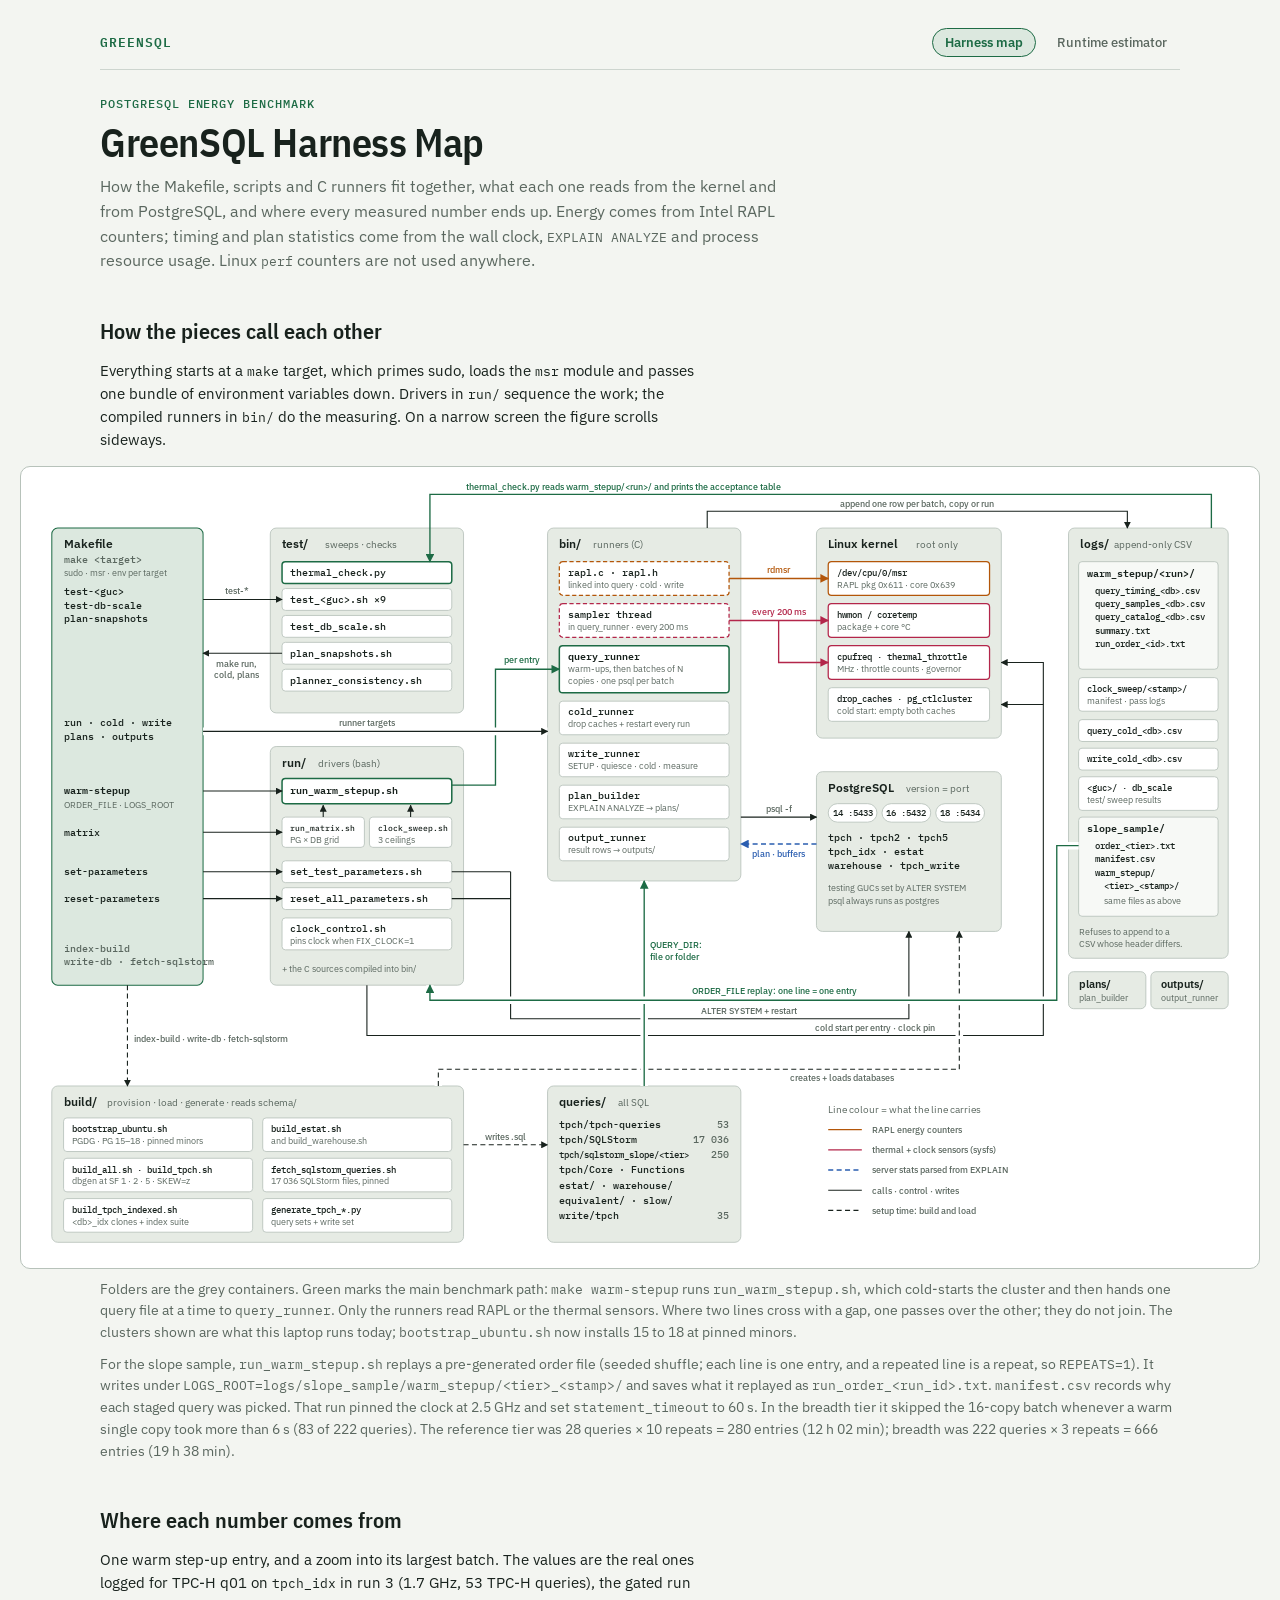
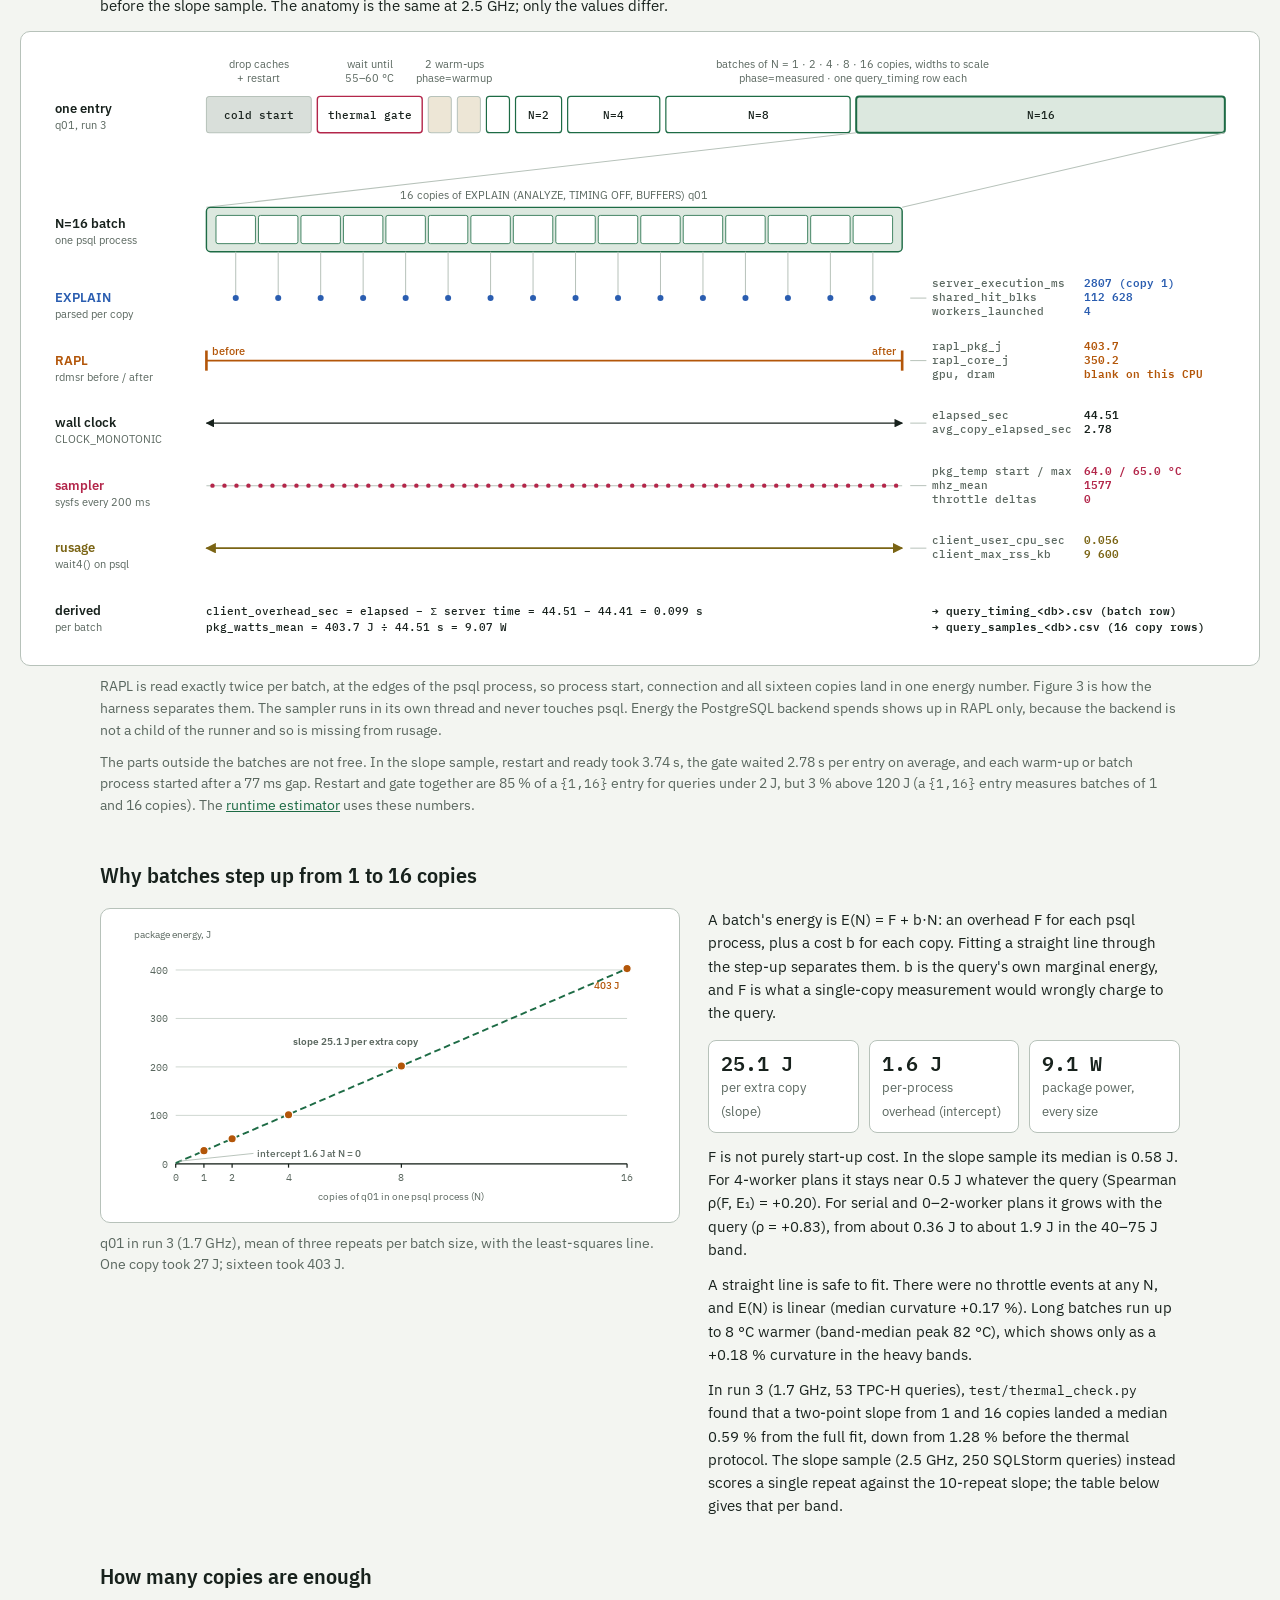
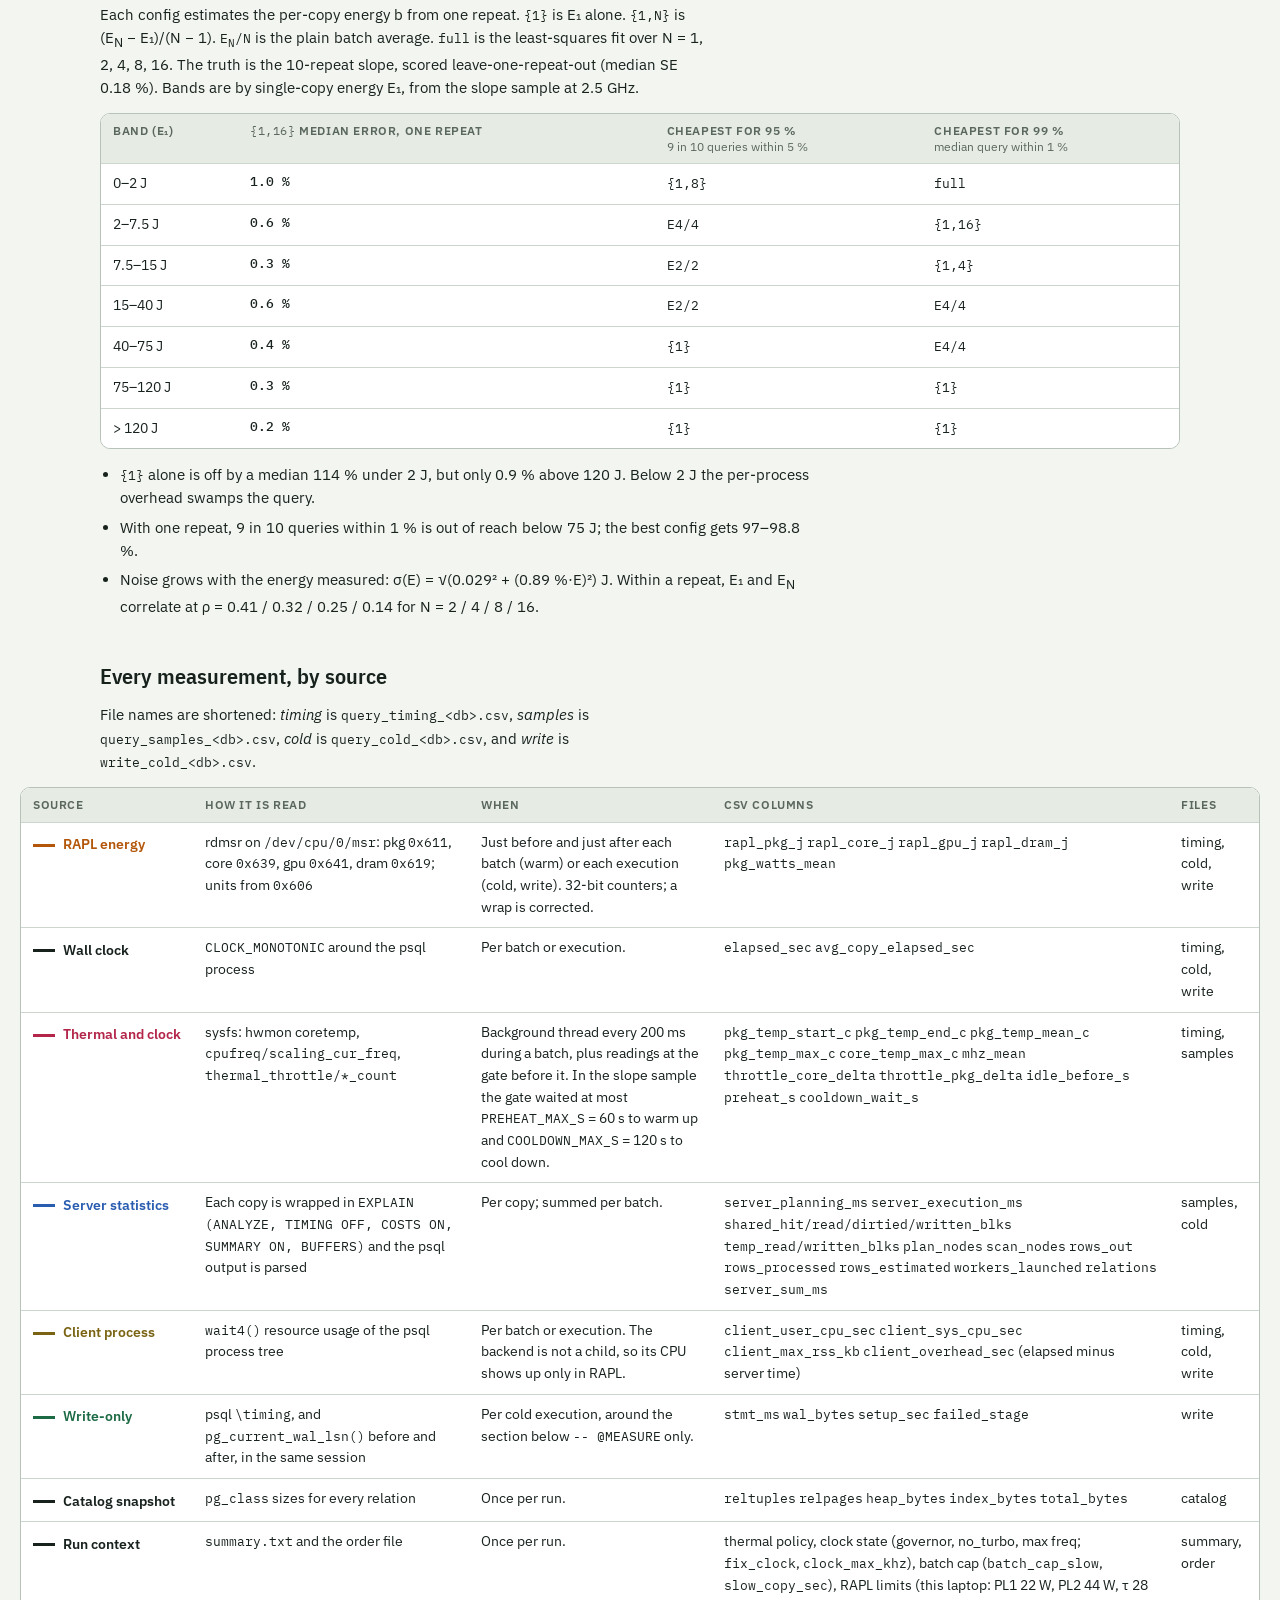
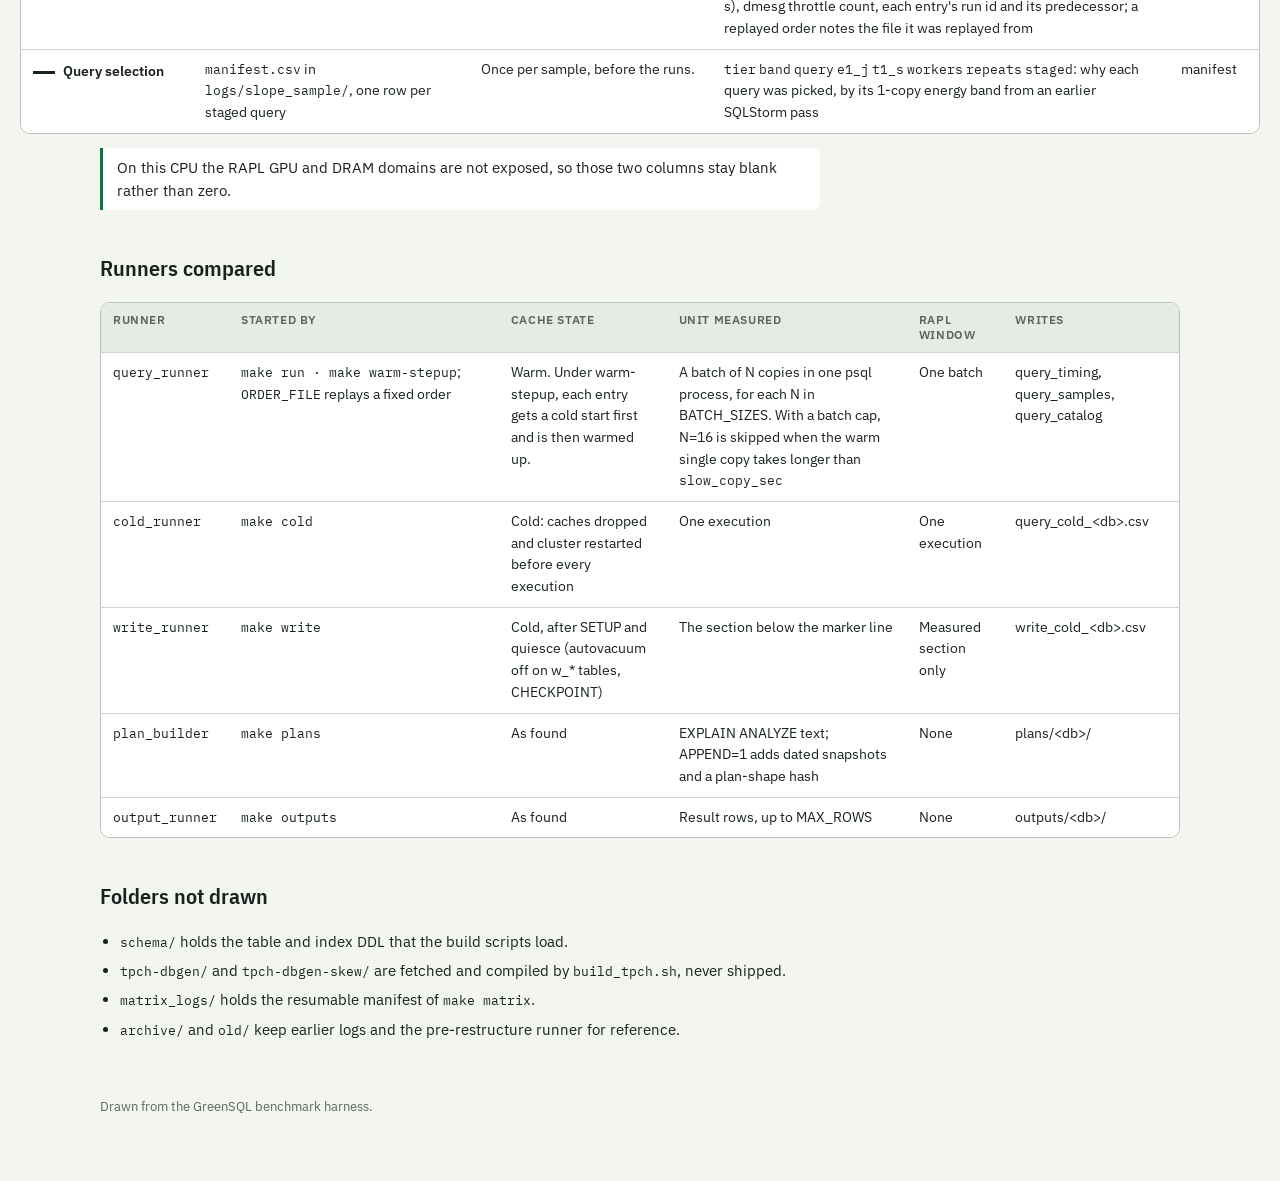
==== commit bb15f754: "update inline with new changes" ====
--- a/index.html
+++ b/index.html
@@ -28,6 +28,7 @@
 .intro{display:grid;gap:8px}
 section > .wide{width:100%}
 figcaption{color:var(--muted);font-size:14px;max-width:80ch}
+figcaption code{overflow-wrap:anywhere}
 .two{display:grid;grid-template-columns:minmax(0,580px) minmax(0,1fr);gap:28px;align-items:start}
 @media (max-width:860px){.two{grid-template-columns:1fr}}
 .stats{display:grid;grid-template-columns:repeat(auto-fit,minmax(150px,1fr));gap:10px;margin-top:4px}
@@ -42,6 +43,9 @@
 td code{font-size:12.5px;white-space:nowrap}
 td code.wrapok{white-space:normal}
 td .cols code{white-space:normal}
+th .thsub{font-weight:400;text-transform:none;letter-spacing:0}
+th code{font-size:12px;text-transform:none}
+td.num{font:500 13px "IBM Plex Mono",ui-monospace,monospace;font-variant-numeric:tabular-nums}
 .src{display:inline-flex;align-items:center;gap:8px;font-weight:600;white-space:nowrap}
 .sw{width:22px;height:0;border-top:3px solid currentColor;display:inline-block}
 .c-energy{color:var(--energy)} .c-thermal{color:var(--thermal)} .c-server{color:var(--server)}
@@ -119,7 +123,7 @@
     <p>Everything starts at a <code>make</code> target, which primes sudo, loads the <code>msr</code> module and passes one bundle of environment variables down. Drivers in <code>run/</code> sequence the work; the compiled runners in <code>bin/</code> do the measuring. On a narrow screen the figure scrolls sideways.</p>
   </div>
   <figure class="wide">
-    <div class="scroll"><svg viewBox="0 0 1440 920" role="img" aria-label="System map of the GreenSQL harness: the Makefile drives test scripts, run drivers and C runners; runners read RAPL energy and sysfs thermal sensors from the kernel, run SQL through psql on the PostgreSQL clusters, and append CSV rows under logs, which thermal_check.py reads back." class="fig-svg fig-map">
+    <div class="scroll"><svg viewBox="0 0 1440 920" role="img" aria-label="System map of the GreenSQL harness: the Makefile drives test scripts, run drivers and C runners; runners read RAPL energy and sysfs thermal sensors from the kernel, run SQL through psql on the PostgreSQL clusters, and append CSV rows under logs, which thermal_check.py reads back. For the slope sample, run_warm_stepup.sh replays an order file from logs/slope_sample/ and writes its runs there." class="fig-svg fig-map">
 <defs>
   <marker id="a-ink" viewBox="0 0 10 10" refX="9" refY="5" markerWidth="6.5" markerHeight="6.5" orient="auto-start-reverse"><path d="M0,0 L10,5 L0,10 z" class="mk-ink"/></marker>
   <marker id="a-energy" viewBox="0 0 10 10" refX="9" refY="5" markerWidth="6.5" markerHeight="6.5" orient="auto-start-reverse"><path d="M0,0 L10,5 L0,10 z" class="mk-energy"/></marker>
@@ -139,6 +143,7 @@
 <text x="34" y="292" class="t-m">run · cold · write</text>
 <text x="34" y="308" class="t-m">plans · outputs</text>
 <text x="34" y="373" class="t-m t-strong">warm-stepup</text>
+<text x="34" y="389" class="t-s">ORDER_FILE · LOGS_ROOT</text>
 <text x="34" y="422" class="t-m">matrix</text>
 <text x="34" y="469" class="t-m">set-parameters</text>
 <text x="34" y="501" class="t-m">reset-parameters</text>
@@ -232,7 +237,7 @@
 <text x="944" y="462" class="t-m">warehouse · tpch_write</text>
 <text x="944" y="488" class="t-s">testing GUCs set by ALTER SYSTEM</text>
 <text x="944" y="504" class="t-s">psql always runs as postgres</text>
-<rect x="1230" y="56" width="190" height="420" rx="7" class="folder"/>
+<rect x="1230" y="56" width="190" height="512" rx="7" class="folder"/>
 <text x="1244" y="80" class="t-h">logs/</text>
 <text x="1284" y="80" class="t-hs">append-only CSV</text>
 <rect x="1242" y="96" width="166" height="128" rx="4" class="sub"/>
@@ -252,14 +257,21 @@
 <rect x="1242" y="352" width="166" height="40" rx="4" class="item"/>
 <text x="1252" y="369" class="t-m10">&lt;guc&gt;/ · db_scale</text>
 <text x="1252" y="383" class="t-s">test/ sweep results</text>
-<text x="1242" y="416" class="t-s">Refuses to append to a</text>
-<text x="1242" y="430" class="t-s">CSV whose header differs.</text>
-<rect x="1230" y="496" width="92" height="44" rx="6" class="folder"/>
-<text x="1242" y="515" class="t-h13">plans/</text>
-<text x="1242" y="531" class="t-s">plan_builder</text>
-<rect x="1328" y="496" width="92" height="44" rx="6" class="folder"/>
-<text x="1340" y="515" class="t-h13">outputs/</text>
-<text x="1340" y="531" class="t-s">output_runner</text>
+<rect x="1242" y="400" width="166" height="118" rx="4" class="sub"/>
+<text x="1252" y="418" class="t-m t-strong">slope_sample/</text>
+<text x="1262" y="438" class="t-m10">order_&lt;tier&gt;.txt</text>
+<text x="1262" y="454" class="t-m10">manifest.csv</text>
+<text x="1262" y="470" class="t-m10">warm_stepup/</text>
+<text x="1272" y="486" class="t-m10">&lt;tier&gt;_&lt;stamp&gt;/</text>
+<text x="1272" y="504" class="t-s">same files as above</text>
+<text x="1242" y="540" class="t-s">Refuses to append to a</text>
+<text x="1242" y="554" class="t-s">CSV whose header differs.</text>
+<rect x="1230" y="584" width="92" height="44" rx="6" class="folder"/>
+<text x="1242" y="603" class="t-h13">plans/</text>
+<text x="1242" y="619" class="t-s">plan_builder</text>
+<rect x="1328" y="584" width="92" height="44" rx="6" class="folder"/>
+<text x="1340" y="603" class="t-h13">outputs/</text>
+<text x="1340" y="619" class="t-s">output_runner</text>
 <rect x="20" y="720" width="490" height="186" rx="7" class="folder"/>
 <text x="34" y="744" class="t-h">build/</text>
 <text x="86" y="744" class="t-hs">provision · load · generate · reads schema/</text>
@@ -284,15 +296,17 @@
 <rect x="610" y="720" width="230" height="186" rx="7" class="folder"/>
 <text x="624" y="744" class="t-h">queries/</text>
 <text x="694" y="744" class="t-hs">all SQL</text>
-<text x="624" y="772" class="t-m">tpch/tpch-queries</text>
-<text x="826" y="772" class="t-m t-muted" text-anchor="end">53</text>
-<text x="624" y="793" class="t-m">tpch/SQLStorm</text>
-<text x="826" y="793" class="t-m t-muted" text-anchor="end">17 036</text>
-<text x="624" y="814" class="t-m">tpch/Core · Functions</text>
-<text x="624" y="835" class="t-m">estat/ · warehouse/</text>
-<text x="624" y="856" class="t-m">equivalent/ · slow/</text>
-<text x="624" y="877" class="t-m">write/tpch</text>
-<text x="826" y="877" class="t-m t-muted" text-anchor="end">35</text>
+<text x="624" y="770" class="t-m">tpch/tpch-queries</text>
+<text x="826" y="770" class="t-m t-muted" text-anchor="end">53</text>
+<text x="624" y="788" class="t-m">tpch/SQLStorm</text>
+<text x="826" y="788" class="t-m t-muted" text-anchor="end">17 036</text>
+<text x="624" y="806" class="t-m10">tpch/sqlstorm_slope/&lt;tier&gt;</text>
+<text x="826" y="806" class="t-m t-muted" text-anchor="end">250</text>
+<text x="624" y="824" class="t-m">tpch/Core · Functions</text>
+<text x="624" y="842" class="t-m">estat/ · warehouse/</text>
+<text x="624" y="860" class="t-m">equivalent/ · slow/</text>
+<text x="624" y="878" class="t-m">write/tpch</text>
+<text x="826" y="878" class="t-m t-muted" text-anchor="end">35</text>
 <text x="944" y="752" class="t-hs">Line colour = what the line carries</text>
 <path d="M944,772 L984,772" class="ln energy"/>
 <text x="996" y="776" class="t-l">RAPL energy counters</text>
@@ -348,15 +362,19 @@
 <path d="M725,720 L725,476" class="halo"/>
 <path d="M725,720 L725,476" class="ln accent" marker-end="url(#a-accent)"/>
 <text x="732" y="556" class="t-l t-accent">QUERY_DIR:</text>
-<text x="732" y="570" class="t-l t-accent">file or folder</text></svg></div>
+<text x="732" y="570" class="t-l t-accent">file or folder</text>
+<path d="M1242,434 L1216,434 L1216,618 L470,618 L470,600" class="halo"/>
+<path d="M1242,434 L1216,434 L1216,618 L470,618 L470,600" class="ln accent" marker-end="url(#a-accent)"/>
+<text x="880" y="611" class="t-l t-accent" text-anchor="middle">ORDER_FILE replay: one line = one entry</text></svg></div>
     <figcaption class="wrap">Folders are the grey containers. Green marks the main benchmark path: <code>make warm-stepup</code> runs <code>run_warm_stepup.sh</code>, which cold-starts the cluster and then hands one query file at a time to <code>query_runner</code>. Only the runners read RAPL or the thermal sensors. Where two lines cross with a gap, one passes over the other; they do not join. The clusters shown are what this laptop runs today; <code>bootstrap_ubuntu.sh</code> now installs 15 to 18 at pinned minors.</figcaption>
+    <figcaption class="wrap">For the slope sample, <code>run_warm_stepup.sh</code> replays a pre-generated order file (seeded shuffle; each line is one entry, and a repeated line is a repeat, so <code>REPEATS=1</code>). It writes under <code>LOGS_ROOT=logs/slope_sample/warm_stepup/&lt;tier&gt;_&lt;stamp&gt;/</code> and saves what it replayed as <code>run_order_&lt;run_id&gt;.txt</code>. <code>manifest.csv</code> records why each staged query was picked. That run pinned the clock at 2.5 GHz and set <code>statement_timeout</code> to 60 s. In the breadth tier it skipped the 16-copy batch whenever a warm single copy took more than 6 s (83 of 222 queries). The reference tier was 28 queries × 10 repeats = 280 entries (12 h 02 min); breadth was 222 queries × 3 repeats = 666 entries (19 h 38 min).</figcaption>
   </figure>
 </section>
 
 <section>
   <div class="wrap intro">
     <h2>Where each number comes from</h2>
-    <p>One warm step-up entry, and a zoom into its largest batch. The values are the real ones logged for TPC-H q01 on <code>tpch_idx</code> in run 3, the gated run with the clock pinned at 1.7 GHz.</p>
+    <p>One warm step-up entry, and a zoom into its largest batch. The values are the real ones logged for TPC-H q01 on <code>tpch_idx</code> in run 3 (1.7 GHz, 53 TPC-H queries), the gated run before the slope sample. The anatomy is the same at 2.5 GHz; only the values differ.</p>
   </div>
   <figure class="wide">
     <div class="scroll"><svg viewBox="0 0 1200 600" role="img" aria-label="Timeline of one warm step-up entry (cold start, thermal gate, two warm-ups, batches of 1 to 16 copies) and a zoom into the 16-copy batch showing when RAPL, the wall clock, the 200 ms sensor sampler, per-copy EXPLAIN parsing and rusage are read, with the values logged for q01 in run 3." class="fig-svg fig-batch">
@@ -562,6 +580,7 @@
 <text x="890" y="564" class="t-m10 t-strong">→ query_timing_&lt;db&gt;.csv (batch row)</text>
 <text x="890" y="580" class="t-m10 t-strong">→ query_samples_&lt;db&gt;.csv (16 copy rows)</text></svg></div>
     <figcaption class="wrap">RAPL is read exactly twice per batch, at the edges of the psql process, so process start, connection and all sixteen copies land in one energy number. Figure 3 is how the harness separates them. The sampler runs in its own thread and never touches psql. Energy the PostgreSQL backend spends shows up in RAPL only, because the backend is not a child of the runner and so is missing from rusage.</figcaption>
+    <figcaption class="wrap">The parts outside the batches are not free. In the slope sample, restart and ready took 3.74 s, the gate waited 2.78 s per entry on average, and each warm-up or batch process started after a 77 ms gap. Restart and gate together are 85 % of a <code>{1,16}</code> entry for queries under 2 J, but 3 % above 120 J (a <code>{1,16}</code> entry measures batches of 1 and 16 copies). The <a href="estimator.html">runtime estimator</a> uses these numbers.</figcaption>
   </figure>
 </section>
 
@@ -614,18 +633,41 @@
 <text x="319.85" y="129.00150537634408" class="t-l t-strong" text-anchor="end">slope 25.1 J per extra copy</text>
 <path d="M146,243 L68.0,251.2035185185185" class="ln faint"/>
 <text x="150" y="247" class="t-l t-muted">intercept 1.6 J at N = 0</text></svg></div>
-      <figcaption>q01 in run 3, mean of three repeats per batch size, with the least-squares line. One copy took 27 J; sixteen took 403 J.</figcaption>
+      <figcaption>q01 in run 3 (1.7 GHz), mean of three repeats per batch size, with the least-squares line. One copy took 27 J; sixteen took 403 J.</figcaption>
     </figure>
     <div style="display:grid;gap:12px">
-      <p>A batch's energy has two parts: a fixed cost for starting psql, connecting and tearing down, and a cost per copy of the query. Fitting a straight line through the step-up separates them. The slope is the query's own marginal energy; the intercept is the process overhead that a single-copy measurement would wrongly charge to the query.</p>
+      <p>A batch's energy is E(N) = F + b·N: an overhead F for each psql process, plus a cost b for each copy. Fitting a straight line through the step-up separates them. b is the query's own marginal energy, and F is what a single-copy measurement would wrongly charge to the query.</p>
       <div class="stats">
         <div class="stat"><b>25.1 J</b><span>per extra copy (slope)</span></div>
-        <div class="stat"><b>1.6 J</b><span>fixed per process (intercept)</span></div>
+        <div class="stat"><b>1.6 J</b><span>per-process overhead (intercept)</span></div>
         <div class="stat"><b>9.1 W</b><span>package power, every size</span></div>
       </div>
-      <p><code>test/thermal_check.py</code> reports how far a quick two-point slope from 1 and 16 copies lands from this full fit. With the gated start and the clock pinned, the median error across all 53 queries fell to 0.59%, from 1.28% before the thermal protocol.</p>
+      <p>F is not purely start-up cost. In the slope sample its median is 0.58 J. For 4-worker plans it stays near 0.5 J whatever the query (Spearman ρ(F, E₁) = +0.20). For serial and 0–2-worker plans it grows with the query (ρ = +0.83), from about 0.36 J to about 1.9 J in the 40–75 J band.</p>
+      <p>A straight line is safe to fit. There were no throttle events at any N, and E(N) is linear (median curvature +0.17 %). Long batches run up to 8&nbsp;°C warmer (band-median peak 82&nbsp;°C), which shows only as a +0.18 % curvature in the heavy bands.</p>
+      <p>In run 3 (1.7 GHz, 53 TPC-H queries), <code>test/thermal_check.py</code> found that a two-point slope from 1 and 16 copies landed a median 0.59 % from the full fit, down from 1.28 % before the thermal protocol. The slope sample (2.5 GHz, 250 SQLStorm queries) instead scores a single repeat against the 10-repeat slope; the table below gives that per band.</p>
     </div>
   </div>
+</section>
+
+<section id="how-many-copies">
+  <div class="wrap intro">
+    <h2>How many copies are enough</h2>
+    <p>Each config estimates the per-copy energy b from one repeat. <code>{1}</code> is E₁ alone. <code>{1,N}</code> is (E<sub>N</sub>&nbsp;−&nbsp;E₁)/(N&nbsp;−&nbsp;1). <code>E<sub>N</sub>/N</code> is the plain batch average. <code>full</code> is the least-squares fit over N = 1, 2, 4, 8, 16. The truth is the 10-repeat slope, scored leave-one-repeat-out (median SE 0.18 %). Bands are by single-copy energy E₁, from the slope sample at 2.5 GHz.</p>
+  </div>
+  <div class="wrap tbl"><table class="bands"><thead><tr><th>Band (E₁)</th><th><code>{1,16}</code> median error, one repeat</th><th>Cheapest for 95 %<br><span class="thsub">9 in 10 queries within 5 %</span></th><th>Cheapest for 99 %<br><span class="thsub">median query within 1 %</span></th></tr></thead><tbody>
+    <tr><td>0–2 J</td><td class="num">1.0 %</td><td><code>{1,8}</code></td><td><code>full</code></td></tr>
+    <tr><td>2–7.5 J</td><td class="num">0.6 %</td><td><code>E4/4</code></td><td><code>{1,16}</code></td></tr>
+    <tr><td>7.5–15 J</td><td class="num">0.3 %</td><td><code>E2/2</code></td><td><code>{1,4}</code></td></tr>
+    <tr><td>15–40 J</td><td class="num">0.6 %</td><td><code>E2/2</code></td><td><code>E4/4</code></td></tr>
+    <tr><td>40–75 J</td><td class="num">0.4 %</td><td><code>{1}</code></td><td><code>E4/4</code></td></tr>
+    <tr><td>75–120 J</td><td class="num">0.3 %</td><td><code>{1}</code></td><td><code>{1}</code></td></tr>
+    <tr><td>&gt; 120 J</td><td class="num">0.2 %</td><td><code>{1}</code></td><td><code>{1}</code></td></tr>
+  </tbody></table></div>
+  <div class="wrap"><ul class="plain">
+    <li><code>{1}</code> alone is off by a median 114 % under 2 J, but only 0.9 % above 120 J. Below 2 J the per-process overhead swamps the query.</li>
+    <li>With one repeat, 9 in 10 queries within 1 % is out of reach below 75 J; the best config gets 97–98.8 %.</li>
+    <li>Noise grows with the energy measured: σ(E) = √(0.029² + (0.89 %·E)²) J. Within a repeat, E₁ and E<sub>N</sub> correlate at ρ = 0.41 / 0.32 / 0.25 / 0.14 for N = 2 / 4 / 8 / 16.</li>
+  </ul></div>
 </section>
 
 <section>
@@ -633,13 +675,13 @@
     <h2>Every measurement, by source</h2>
     <p>File names are shortened: <em>timing</em> is <code>query_timing_&lt;db&gt;.csv</code>, <em>samples</em> is <code>query_samples_&lt;db&gt;.csv</code>, <em>cold</em> is <code>query_cold_&lt;db&gt;.csv</code>, and <em>write</em> is <code>write_cold_&lt;db&gt;.csv</code>.</p>
   </div>
-  <div class="tbl wide"><table><thead><tr><th>Source</th><th>How it is read</th><th>When</th><th>CSV columns</th><th>Files</th></tr></thead><tbody><tr><td><span class='src c-energy'><i class='sw'></i>RAPL energy</span></td><td>rdmsr on <code>/dev/cpu/0/msr</code>: pkg <code>0x611</code>, core <code>0x639</code>, gpu <code>0x641</code>, dram <code>0x619</code>; units from <code>0x606</code></td><td>Just before and just after each batch (warm) or each execution (cold, write). 32-bit counters; a wrap is corrected.</td><td class='cols'><code>rapl_pkg_j</code> <code>rapl_core_j</code> <code>rapl_gpu_j</code> <code>rapl_dram_j</code> <code>pkg_watts_mean</code></td><td>timing, cold, write</td></tr><tr><td><span class='src c-ink'><i class='sw'></i>Wall clock</span></td><td><code>CLOCK_MONOTONIC</code> around the psql process</td><td>Per batch or execution.</td><td class='cols'><code>elapsed_sec</code> <code>avg_copy_elapsed_sec</code></td><td>timing, cold, write</td></tr><tr><td><span class='src c-thermal'><i class='sw'></i>Thermal and clock</span></td><td>sysfs: hwmon coretemp, <code>cpufreq/scaling_cur_freq</code>, <code>thermal_throttle/*_count</code></td><td>Background thread every 200 ms during a batch, plus readings at the gate before it.</td><td class='cols'><code>pkg_temp_start_c</code> <code>pkg_temp_end_c</code> <code>pkg_temp_mean_c</code> <code>pkg_temp_max_c</code> <code>core_temp_max_c</code> <code>mhz_mean</code> <code>throttle_core_delta</code> <code>throttle_pkg_delta</code> <code>idle_before_s</code> <code>preheat_s</code> <code>cooldown_wait_s</code></td><td>timing, samples</td></tr><tr><td><span class='src c-server'><i class='sw'></i>Server statistics</span></td><td>Each copy is wrapped in <code class='wrapok'>EXPLAIN (ANALYZE, TIMING OFF, COSTS ON, SUMMARY ON, BUFFERS)</code> and the psql output is parsed</td><td>Per copy; summed per batch.</td><td class='cols'><code>server_planning_ms</code> <code>server_execution_ms</code> <code>shared_hit/read/dirtied/written_blks</code> <code>temp_read/written_blks</code> <code>plan_nodes</code> <code>scan_nodes</code> <code>rows_out</code> <code>rows_processed</code> <code>rows_estimated</code> <code>workers_launched</code> <code>relations</code> <code>server_sum_ms</code></td><td>samples, cold</td></tr><tr><td><span class='src c-client'><i class='sw'></i>Client process</span></td><td><code>wait4()</code> resource usage of the psql process tree</td><td>Per batch or execution. The backend is not a child, so its CPU shows up only in RAPL.</td><td class='cols'><code>client_user_cpu_sec</code> <code>client_sys_cpu_sec</code> <code>client_max_rss_kb</code> <code>client_overhead_sec</code> (elapsed minus server time)</td><td>timing, cold, write</td></tr><tr><td><span class='src c-accent'><i class='sw'></i>Write-only</span></td><td>psql <code>\timing</code>, and <code>pg_current_wal_lsn()</code> before and after, in the same session</td><td>Per cold execution, around the section below <code>-- @MEASURE</code> only.</td><td class='cols'><code>stmt_ms</code> <code>wal_bytes</code> <code>setup_sec</code> <code>failed_stage</code></td><td>write</td></tr><tr><td><span class='src c-ink'><i class='sw'></i>Catalog snapshot</span></td><td><code>pg_class</code> sizes for every relation</td><td>Once per run.</td><td class='cols'><code>reltuples</code> <code>relpages</code> <code>heap_bytes</code> <code>index_bytes</code> <code>total_bytes</code></td><td>catalog</td></tr><tr><td><span class='src c-ink'><i class='sw'></i>Run context</span></td><td><code>summary.txt</code> and the order file</td><td>Once per run.</td><td class='cols'>thermal policy, clock state (governor, no_turbo, max freq), RAPL limits (this laptop: PL1 22 W, PL2 44 W, τ 28 s), dmesg throttle count, each entry's run id and its predecessor</td><td>summary, order</td></tr></tbody></table></div>
+  <div class="tbl wide"><table><thead><tr><th>Source</th><th>How it is read</th><th>When</th><th>CSV columns</th><th>Files</th></tr></thead><tbody><tr><td><span class='src c-energy'><i class='sw'></i>RAPL energy</span></td><td>rdmsr on <code>/dev/cpu/0/msr</code>: pkg <code>0x611</code>, core <code>0x639</code>, gpu <code>0x641</code>, dram <code>0x619</code>; units from <code>0x606</code></td><td>Just before and just after each batch (warm) or each execution (cold, write). 32-bit counters; a wrap is corrected.</td><td class='cols'><code>rapl_pkg_j</code> <code>rapl_core_j</code> <code>rapl_gpu_j</code> <code>rapl_dram_j</code> <code>pkg_watts_mean</code></td><td>timing, cold, write</td></tr><tr><td><span class='src c-ink'><i class='sw'></i>Wall clock</span></td><td><code>CLOCK_MONOTONIC</code> around the psql process</td><td>Per batch or execution.</td><td class='cols'><code>elapsed_sec</code> <code>avg_copy_elapsed_sec</code></td><td>timing, cold, write</td></tr><tr><td><span class='src c-thermal'><i class='sw'></i>Thermal and clock</span></td><td>sysfs: hwmon coretemp, <code>cpufreq/scaling_cur_freq</code>, <code>thermal_throttle/*_count</code></td><td>Background thread every 200 ms during a batch, plus readings at the gate before it. In the slope sample the gate waited at most <code>PREHEAT_MAX_S</code> = 60 s to warm up and <code>COOLDOWN_MAX_S</code> = 120 s to cool down.</td><td class='cols'><code>pkg_temp_start_c</code> <code>pkg_temp_end_c</code> <code>pkg_temp_mean_c</code> <code>pkg_temp_max_c</code> <code>core_temp_max_c</code> <code>mhz_mean</code> <code>throttle_core_delta</code> <code>throttle_pkg_delta</code> <code>idle_before_s</code> <code>preheat_s</code> <code>cooldown_wait_s</code></td><td>timing, samples</td></tr><tr><td><span class='src c-server'><i class='sw'></i>Server statistics</span></td><td>Each copy is wrapped in <code class='wrapok'>EXPLAIN (ANALYZE, TIMING OFF, COSTS ON, SUMMARY ON, BUFFERS)</code> and the psql output is parsed</td><td>Per copy; summed per batch.</td><td class='cols'><code>server_planning_ms</code> <code>server_execution_ms</code> <code>shared_hit/read/dirtied/written_blks</code> <code>temp_read/written_blks</code> <code>plan_nodes</code> <code>scan_nodes</code> <code>rows_out</code> <code>rows_processed</code> <code>rows_estimated</code> <code>workers_launched</code> <code>relations</code> <code>server_sum_ms</code></td><td>samples, cold</td></tr><tr><td><span class='src c-client'><i class='sw'></i>Client process</span></td><td><code>wait4()</code> resource usage of the psql process tree</td><td>Per batch or execution. The backend is not a child, so its CPU shows up only in RAPL.</td><td class='cols'><code>client_user_cpu_sec</code> <code>client_sys_cpu_sec</code> <code>client_max_rss_kb</code> <code>client_overhead_sec</code> (elapsed minus server time)</td><td>timing, cold, write</td></tr><tr><td><span class='src c-accent'><i class='sw'></i>Write-only</span></td><td>psql <code>\timing</code>, and <code>pg_current_wal_lsn()</code> before and after, in the same session</td><td>Per cold execution, around the section below <code>-- @MEASURE</code> only.</td><td class='cols'><code>stmt_ms</code> <code>wal_bytes</code> <code>setup_sec</code> <code>failed_stage</code></td><td>write</td></tr><tr><td><span class='src c-ink'><i class='sw'></i>Catalog snapshot</span></td><td><code>pg_class</code> sizes for every relation</td><td>Once per run.</td><td class='cols'><code>reltuples</code> <code>relpages</code> <code>heap_bytes</code> <code>index_bytes</code> <code>total_bytes</code></td><td>catalog</td></tr><tr><td><span class='src c-ink'><i class='sw'></i>Run context</span></td><td><code>summary.txt</code> and the order file</td><td>Once per run.</td><td class='cols'>thermal policy, clock state (governor, no_turbo, max freq; <code>fix_clock</code>, <code>clock_max_khz</code>), batch cap (<code>batch_cap_slow</code>, <code>slow_copy_sec</code>), RAPL limits (this laptop: PL1 22 W, PL2 44 W, τ 28 s), dmesg throttle count, each entry's run id and its predecessor; a replayed order notes the file it was replayed from</td><td>summary, order</td></tr><tr><td><span class='src c-ink'><i class='sw'></i>Query selection</span></td><td><code>manifest.csv</code> in <code>logs/slope_sample/</code>, one row per staged query</td><td>Once per sample, before the runs.</td><td class='cols'><code>tier</code> <code>band</code> <code>query</code> <code>e1_j</code> <code>t1_s</code> <code>workers</code> <code>repeats</code> <code>staged</code>: why each query was picked, by its 1-copy energy band from an earlier SQLStorm pass</td><td>manifest</td></tr></tbody></table></div>
   <div class="wrap"><p class="note">On this CPU the RAPL GPU and DRAM domains are not exposed, so those two columns stay blank rather than zero.</p></div>
 </section>
 
 <section class="wrap">
   <h2>Runners compared</h2>
-  <div class='tbl'><table><thead><tr><th>Runner</th><th>Started by</th><th>Cache state</th><th>Unit measured</th><th>RAPL window</th><th>Writes</th></tr></thead><tbody><tr><td><code>query_runner</code></td><td><code>make run · make warm-stepup</code></td><td>Warm. Under warm-stepup, each entry gets a cold start first and is then warmed up.</td><td>A batch of N copies in one psql process, for each N in BATCH_SIZES</td><td>One batch</td><td>query_timing, query_samples, query_catalog</td></tr><tr><td><code>cold_runner</code></td><td><code>make cold</code></td><td>Cold: caches dropped and cluster restarted before every execution</td><td>One execution</td><td>One execution</td><td>query_cold_&lt;db&gt;.csv</td></tr><tr><td><code>write_runner</code></td><td><code>make write</code></td><td>Cold, after SETUP and quiesce (autovacuum off on w_* tables, CHECKPOINT)</td><td>The section below the marker line</td><td>Measured section only</td><td>write_cold_&lt;db&gt;.csv</td></tr><tr><td><code>plan_builder</code></td><td><code>make plans</code></td><td>As found</td><td>EXPLAIN ANALYZE text; APPEND=1 adds dated snapshots and a plan-shape hash</td><td>None</td><td>plans/&lt;db&gt;/</td></tr><tr><td><code>output_runner</code></td><td><code>make outputs</code></td><td>As found</td><td>Result rows, up to MAX_ROWS</td><td>None</td><td>outputs/&lt;db&gt;/</td></tr></tbody></table></div>
+  <div class='tbl'><table><thead><tr><th>Runner</th><th>Started by</th><th>Cache state</th><th>Unit measured</th><th>RAPL window</th><th>Writes</th></tr></thead><tbody><tr><td><code>query_runner</code></td><td><code>make run · make warm-stepup</code>; <code>ORDER_FILE</code> replays a fixed order</td><td>Warm. Under warm-stepup, each entry gets a cold start first and is then warmed up.</td><td>A batch of N copies in one psql process, for each N in BATCH_SIZES. With a batch cap, N=16 is skipped when the warm single copy takes longer than <code>slow_copy_sec</code></td><td>One batch</td><td>query_timing, query_samples, query_catalog</td></tr><tr><td><code>cold_runner</code></td><td><code>make cold</code></td><td>Cold: caches dropped and cluster restarted before every execution</td><td>One execution</td><td>One execution</td><td>query_cold_&lt;db&gt;.csv</td></tr><tr><td><code>write_runner</code></td><td><code>make write</code></td><td>Cold, after SETUP and quiesce (autovacuum off on w_* tables, CHECKPOINT)</td><td>The section below the marker line</td><td>Measured section only</td><td>write_cold_&lt;db&gt;.csv</td></tr><tr><td><code>plan_builder</code></td><td><code>make plans</code></td><td>As found</td><td>EXPLAIN ANALYZE text; APPEND=1 adds dated snapshots and a plan-shape hash</td><td>None</td><td>plans/&lt;db&gt;/</td></tr><tr><td><code>output_runner</code></td><td><code>make outputs</code></td><td>As found</td><td>Result rows, up to MAX_ROWS</td><td>None</td><td>outputs/&lt;db&gt;/</td></tr></tbody></table></div>
 </section>
 
 <section class="wrap">
